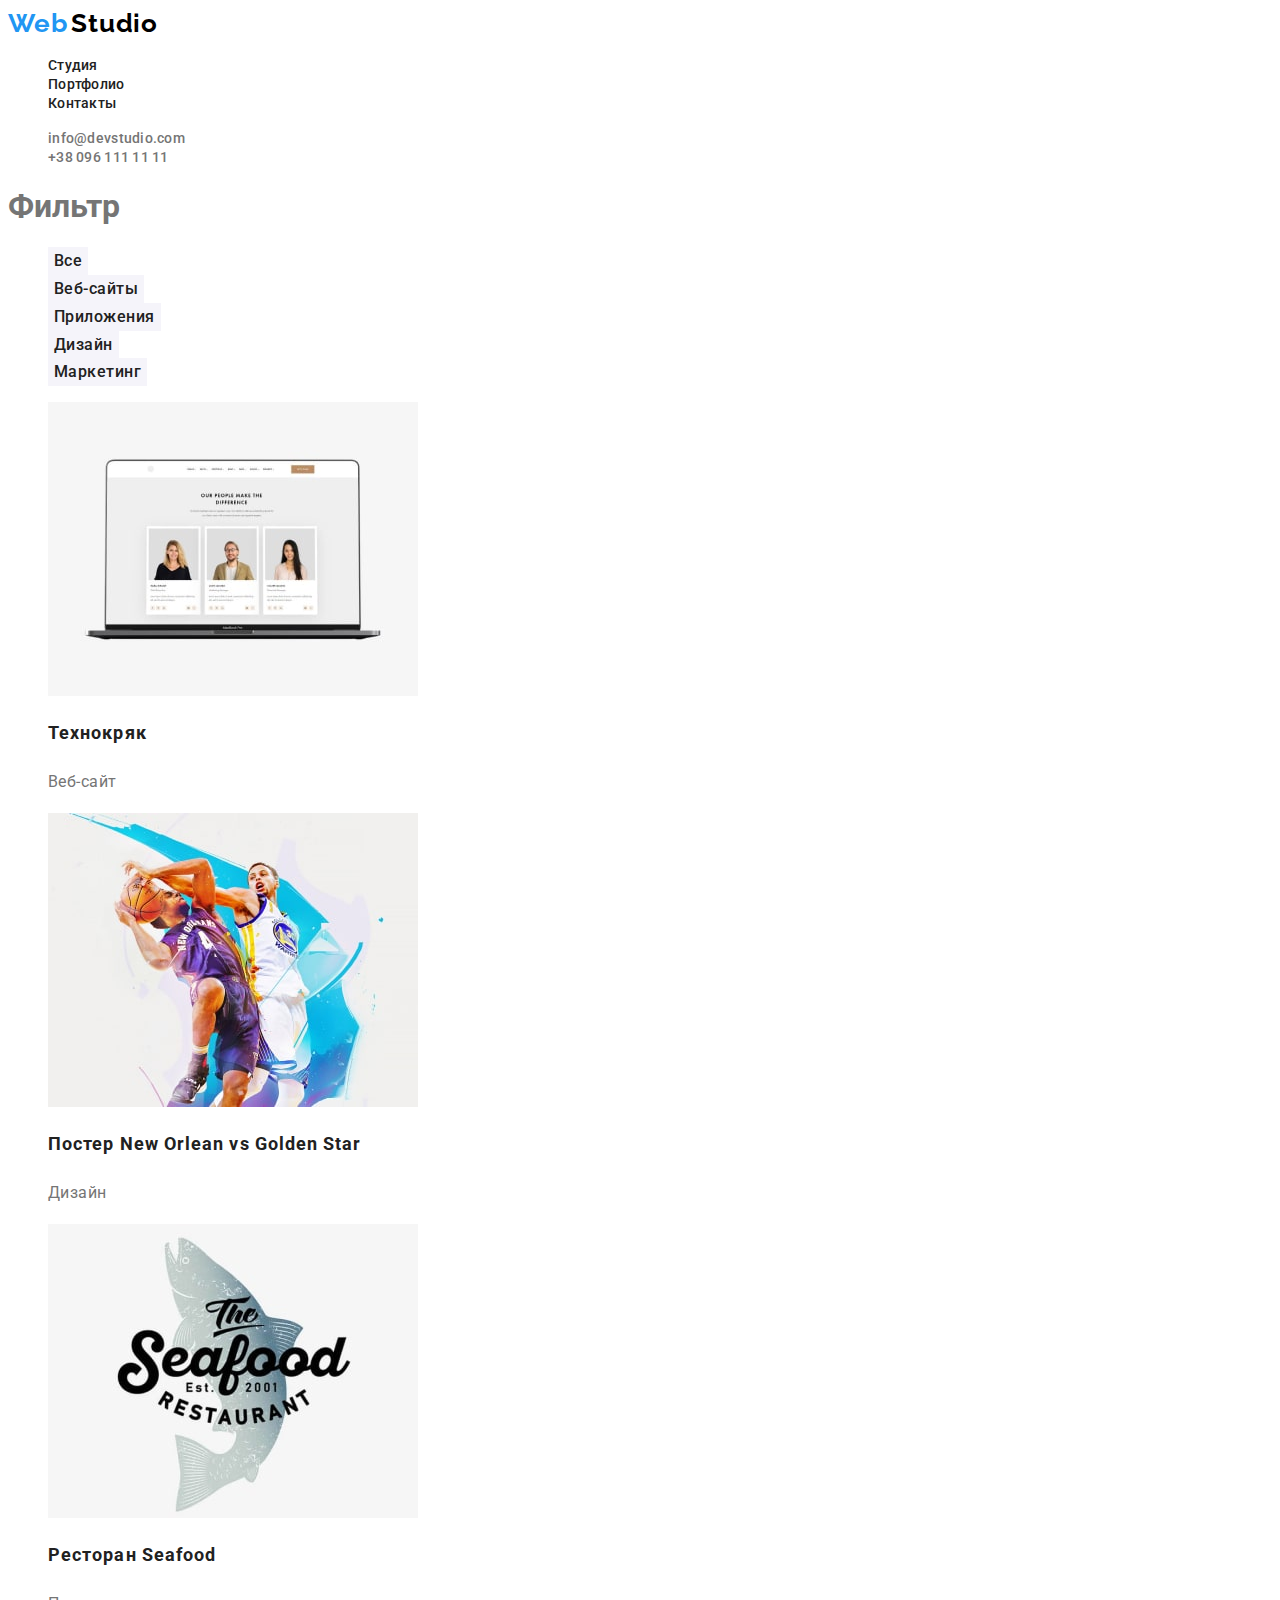
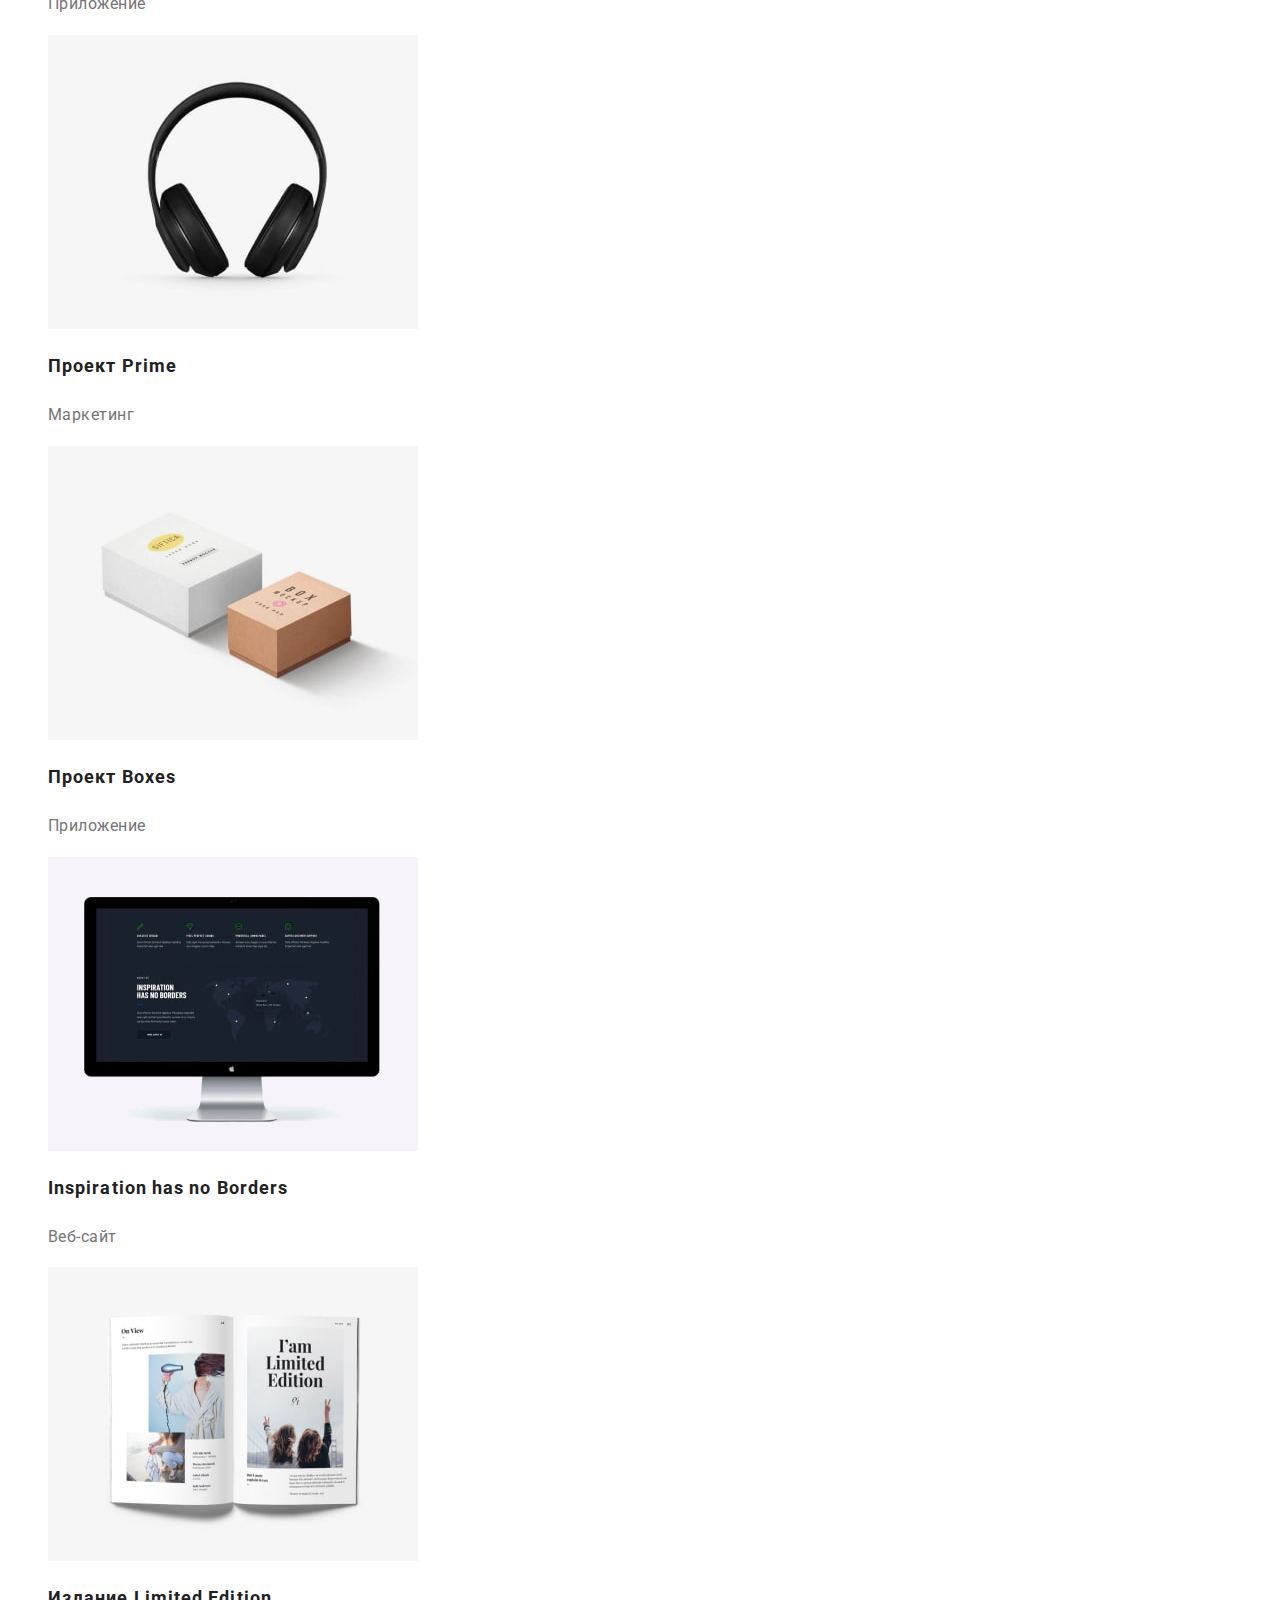
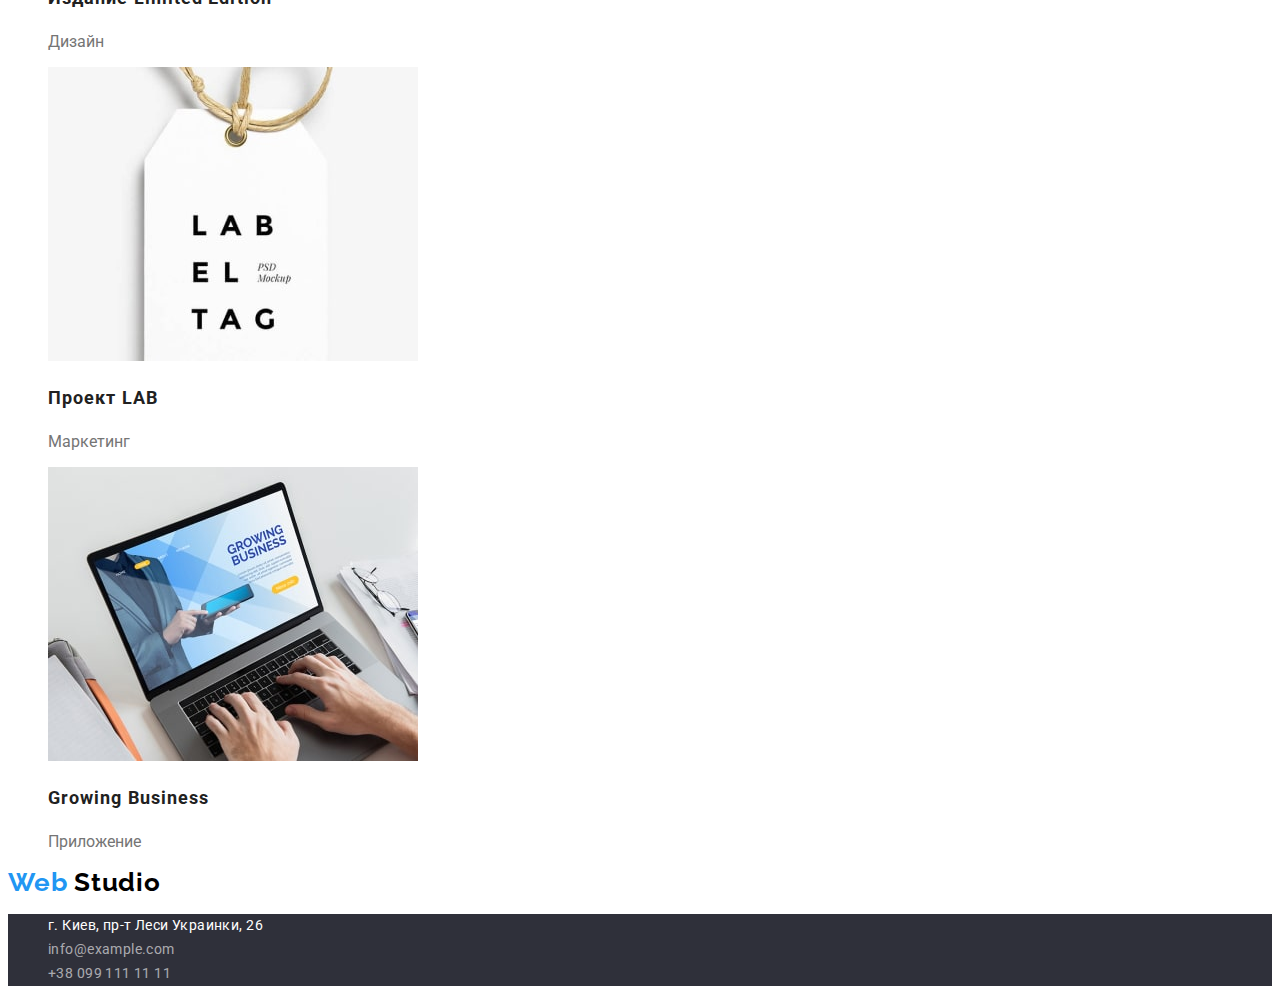
==== portfolio.html @ c36b2274 "commit HW 3" ====
<!DOCTYPE html>
<html lang="ru">
  <head>
    <meta charset="UTF-8" />
    <meta http-equiv="X-UA-Compatible" content="IE=edge" />
    <meta name="viewport" content="width=device-width, initial-scale=1.0" />
    <title>goit-markup-hw-02</title>
    <link rel="preconnect" href="https://fonts.googleapis.com" />
    <link rel="preconnect" href="https://fonts.gstatic.com" crossorigin />
    <link
      href="https://fonts.googleapis.com/css2?family=Raleway:wght@700&family=Roboto:wght@400;500;700;900&display=swap"
      rel="stylesheet"
    />
    <link rel="stylesheet" href="./css/styles.css" />
  </head>
  <body>
    <!-- Шапка сайта  -->
    <header class="header">
      <nav class="header-navigation">
        <a class="link header-logo" href="#0" lang="en">
          <span class="first-color-logo">Web</span> <span class="second-color-logo">Studio</span></a
        >
        <ul class="list header-list">
          <li class="header-item">
            <a class="link header-link" href="./index.html">Студия</a>
          </li>
          <li class="header-item">
            <a class="link header-link" href="./portfolio.html"> Портфолио</a>
          </li>

          <li class="header-item">
            <a class="link header-link" href=""> Контакты </a>
          </li>
        </ul>
      </nav>
      <ul class="list">
        <li>
          <a class="link header-mail" href="mailto:info@devstudio.com" lang="en"
            >info@devstudio.com</a
          >
        </li>
        <li><a class="link header-tel" href="tel:+380961111111">+38 096 111 11 11</a></li>
      </ul>
    </header>
    <main>
      <section class="portfolio">
        <h1 class="header-portfolio">Фильтр</h1>
        <ul class="list list-portfolio">
          <li>
            <button class="btn-portfolio" type="button">Все</button>
          </li>
          <li>
            <button class="btn-portfolio" type="button">Веб-сайты</button>
          </li>
          <li>
            <button class="btn-portfolio" type="button">Приложения</button>
          </li>
          <li>
            <button class="btn-portfolio" type="button">Дизайн</button>
          </li>
          <li>
            <button class="btn-portfolio" type="button">Маркетинг</button>
          </li>
        </ul>

        <ul class="list">
          <li class="img-list">
            <img src="./images/portfolio/tehnokryak.jpg" alt="веб-сайт" width="370" height="294" />
            <h2 class="portfolio-header-pic">Технокряк</h2>
            <p class="portfolio-text-pic">Веб-сайт</p>
          </li>
          <li class="img-list">
            <img src="./images/portfolio/poster.jpg" alt="постер" width="370" height="294" />
            <h2 class="portfolio-header-pic">Постер New Orlean vs Golden Star</h2>
            <p class="portfolio-text-pic">Дизайн</p>
          </li>
          <li class="img-list">
            <img src="./images/portfolio/Seafood.jpg" alt="логотип" width="370" height="294" />
            <h2 class="portfolio-header-pic">Ресторан Seafood</h2>
            <p class="portfolio-text-pic">Приложение</p>
          </li>
          <li class="img-list">
            <img src="./images/portfolio/Prime.jpg" alt="наушники" width="370" height="294" />
            <h2 class="portfolio-header-pic">Проект Prime</h2>
            <p class="portfolio-text-pic">Маркетинг</p>
          </li>
          <li class="img-list">
            <img src="./images/portfolio/Boxes.jpg" alt="коробки" width="370" height="294" />
            <h2 class="portfolio-header-pic">Проект Boxes</h2>
            <p class="portfolio-text-pic">Приложение</p>
          </li>
          <li>
            <img src="./images/portfolio/Inspiration.jpg" alt="монитор" width="370" height="294" />
            <h2 class="portfolio-header-pic" lang="en">Inspiration has no Borders</h2>
            <p class="portfolio-text-pic">Веб-сайт</p>
          </li>
          <li class="img-list">
            <img
              src="./images/portfolio/Limited-Edition.jpg"
              alt="издание"
              width="370"
              height="294"
            />
            <h2 class="portfolio-header-pic">Издание Limited Edition</h2>
            <p>Дизайн</p>
          </li>
          <li class="img-list">
            <img src="./images/portfolio/project-lab.jpg" alt="бирка" width="370" height="294" />
            <h2 class="portfolio-header-pic">Проект LAB</h2>
            <p>Маркетинг</p>
          </li>
          <li class="img-list">
            <img
              src="./images/portfolio/Growing-Business.jpg"
              alt="ноутбук"
              width="370"
              height="294"
            />
            <h2 class="portfolio-header-pic" lang="en">Growing Business</h2>
            <p>Приложение</p>
          </li>
        </ul>
      </section>
    </main>
    <footer>
      <a class="link" href="#0" lang="en"
        ><span class="first-color-logo">Web</span><span class="second-color-logo"> Studio</span>
      </a>
      <address class="contacts">
        <ul class="list">
          <li>
            <!-- Контакты -->
            <a class="link contacts-address" href=""> г. Киев, пр-т Леси Украинки, 26 </a>
          </li>
          <li>
            <a class="link contacts-mail" href="" lang="en">info@example.com</a>
          </li>
          <li>
            <a class="link contacts-tel" href=""> +38 099 111 11 11</a>
          </li>
        </ul>
      </address>
    </footer>
  </body>
</html>
---- css/styles.css ----
:root {
  --first-title-color: #ffffff;
  --second-title-color: #212121;
  --accent-color: #2196f3;
  --header-text-color: #212121;
  --first-logo-color: #2196f3;
  --second-logo-color: #000000;
  --address-color: #ffffff;
  --second-address-color: rgba(255, 255, 255, 0.6);
}
body {
  font-family: 'roboto', Arial, Helvetica, sans-serif;
  color: #757575;
}
.list {
  list-style: none;
}
.link {
  text-decoration: none;
}
/* ----------------------------ЛОГОТИП-------------------- */
.first-color-logo {
  font-family: Raleway;
  font-weight: 700;
  font-size: 26px;
  line-height: 1.19;
  letter-spacing: 0.03em;
  color: var(--first-logo-color);
}

.second-color-logo {
  font-family: Raleway;
  font-weight: 700;
  font-size: 26px;
  line-height: 1.19;
  letter-spacing: 0.03em;
  color: var(--second-logo-color);
}
/* ------------------------------ШАПКА-------------------------- */
.header {
  background-color: #ffffff;
}
.header-link {
  font-weight: 500;
  font-size: 14px;
  line-height: 1.14;
  letter-spacing: 0.02em;
  color: var(--header-text-color);
}
.header-mail {
  font-weight: 500;
  font-size: 14px;
  line-height: 1.14;
  letter-spacing: 0.02em;
  color: #757575;
}
.header-tel {
  font-weight: 500;
  font-size: 14px;
  line-height: 1.14;
  letter-spacing: 0.02em;
  color: #757575;
}
.header-link:hover,
.header-link:focus {
  color: var(--accent-color);
}
.header-mail:hover,
.header-mail:focus {
  color: var(--accent-color);
}
.header-tel:hover,
.header-tel:focus {
  color: var(--accent-color);
}
/* ---------------------ГЛАВНЫЙ ЗАГОЛОВОК------------------- */
.main-section {
  background: #2f303a;
}
.mein-heading {
  font-weight: 900;
  font-size: 44px;
  line-height: 1.36;
  text-align: center;
  letter-spacing: 0.06em;
  text-transform: uppercase;
  color: var(--first-title-color);
}
.main-btn {
  font-family: inherit;
  font-weight: 700;
  font-size: 16px;
  line-height: 1.88;
  align-items: center;
  text-align: center;
  letter-spacing: 0.06em;
  cursor: pointer;
  background: #2196f3;
  color: var(--first-title-color);
  border: none;
}
/* ------------------------------ПРИЕМУЩЕСТВА-------------------- */
.page-section {
  background: #ffffff;
}
.head-section {
  font-weight: 700;
  font-size: 14px;
  line-height: 1.14;
  letter-spacing: 0.03em;
  text-transform: uppercase;
  color: var(--header-text-color);
}
.content-section {
  font-weight: 400;
  font-size: 14px;
  line-height: 1.71;
  letter-spacing: 0.03em;
}
/*---------------ЧЕМ ЗАНИМАЕМСЯ------------ */
.title-work {
  background: #ffffff;
  font-weight: 700;
  font-size: 36px;
  line-height: 1.17;
  text-align: center;
  letter-spacing: 0.03em;
  color: var(--second-title-color);
}
/* ------------НАША КОМАНДА----------------- */
.section-team {
  background: #f5f4fa;
}
.title-team {
  font-weight: 700;
  font-size: 36px;
  line-height: 1.17;
  text-align: center;
  letter-spacing: 0.03em;
  color: var(--header-text-color);
}
.name-person {
  font-weight: 500;
  font-size: 16px;
  line-height: 1.19;
  text-align: center;
  letter-spacing: 0.03em;
  color: var(--second-title-color);
}
.work-person {
  font-weight: 400;
  font-size: 16px;
  line-height: 1.19;
  text-align: center;
  letter-spacing: 0.03em;
}
/* -------------КОНТАКТЫ----------------- */
.contacts-mail:hover,
.contacts-mail:focus {
  color: var(--accent-color);
}
.contacts-tel:hover,
.contacts-tel:focus {
  color: var(--accent-color);
}
.contacts {
  background: #2f303a;
}
.contacts-address {
  font-style: normal;
  font-weight: 400;
  font-size: 14px;
  line-height: 1.71;
  letter-spacing: 0.03em;
  color: var(--address-color);
}
.contacts-mail {
  font-style: normal;
  font-weight: 400;
  font-size: 14px;
  line-height: 1.71;
  letter-spacing: 0.03em;
  color: var(--second-address-color);
}
.contacts-tel {
  font-style: normal;
  font-weight: 400;
  font-size: 14px;
  line-height: 1.71;
  letter-spacing: 0.03em;
  color: var(--second-address-color);
}

/* --------------PORTFOLIO --------------*/
/* ----------------ФИЛЬТР------------------ */
.portfolio {
  background-color: #ffffff;
}
.btn-portfolio {
  font-family: inherit;
  font-weight: 500;
  font-size: 16px;
  line-height: 1.62;
  text-align: center;
  letter-spacing: 0.03em;
  color: var(--header-text-color);
  background: #f5f4fa;
  cursor: pointer;
  border: none;
}
.btn-portfolio:hover,
.btn-portfolio:focus {
  color: #ffff;
  background-color: var(--accent-color);
}
.portfolio-header-pic {
  font-weight: 700;
  font-size: 18px;
  line-height: 2;
  letter-spacing: 0.06em;
  color: var(--second-title-color);
}
.portfolio-text-pic {
  font-weight: 400;
  font-size: 16px;
  line-height: 1.87;
  letter-spacing: 0.03em;
}
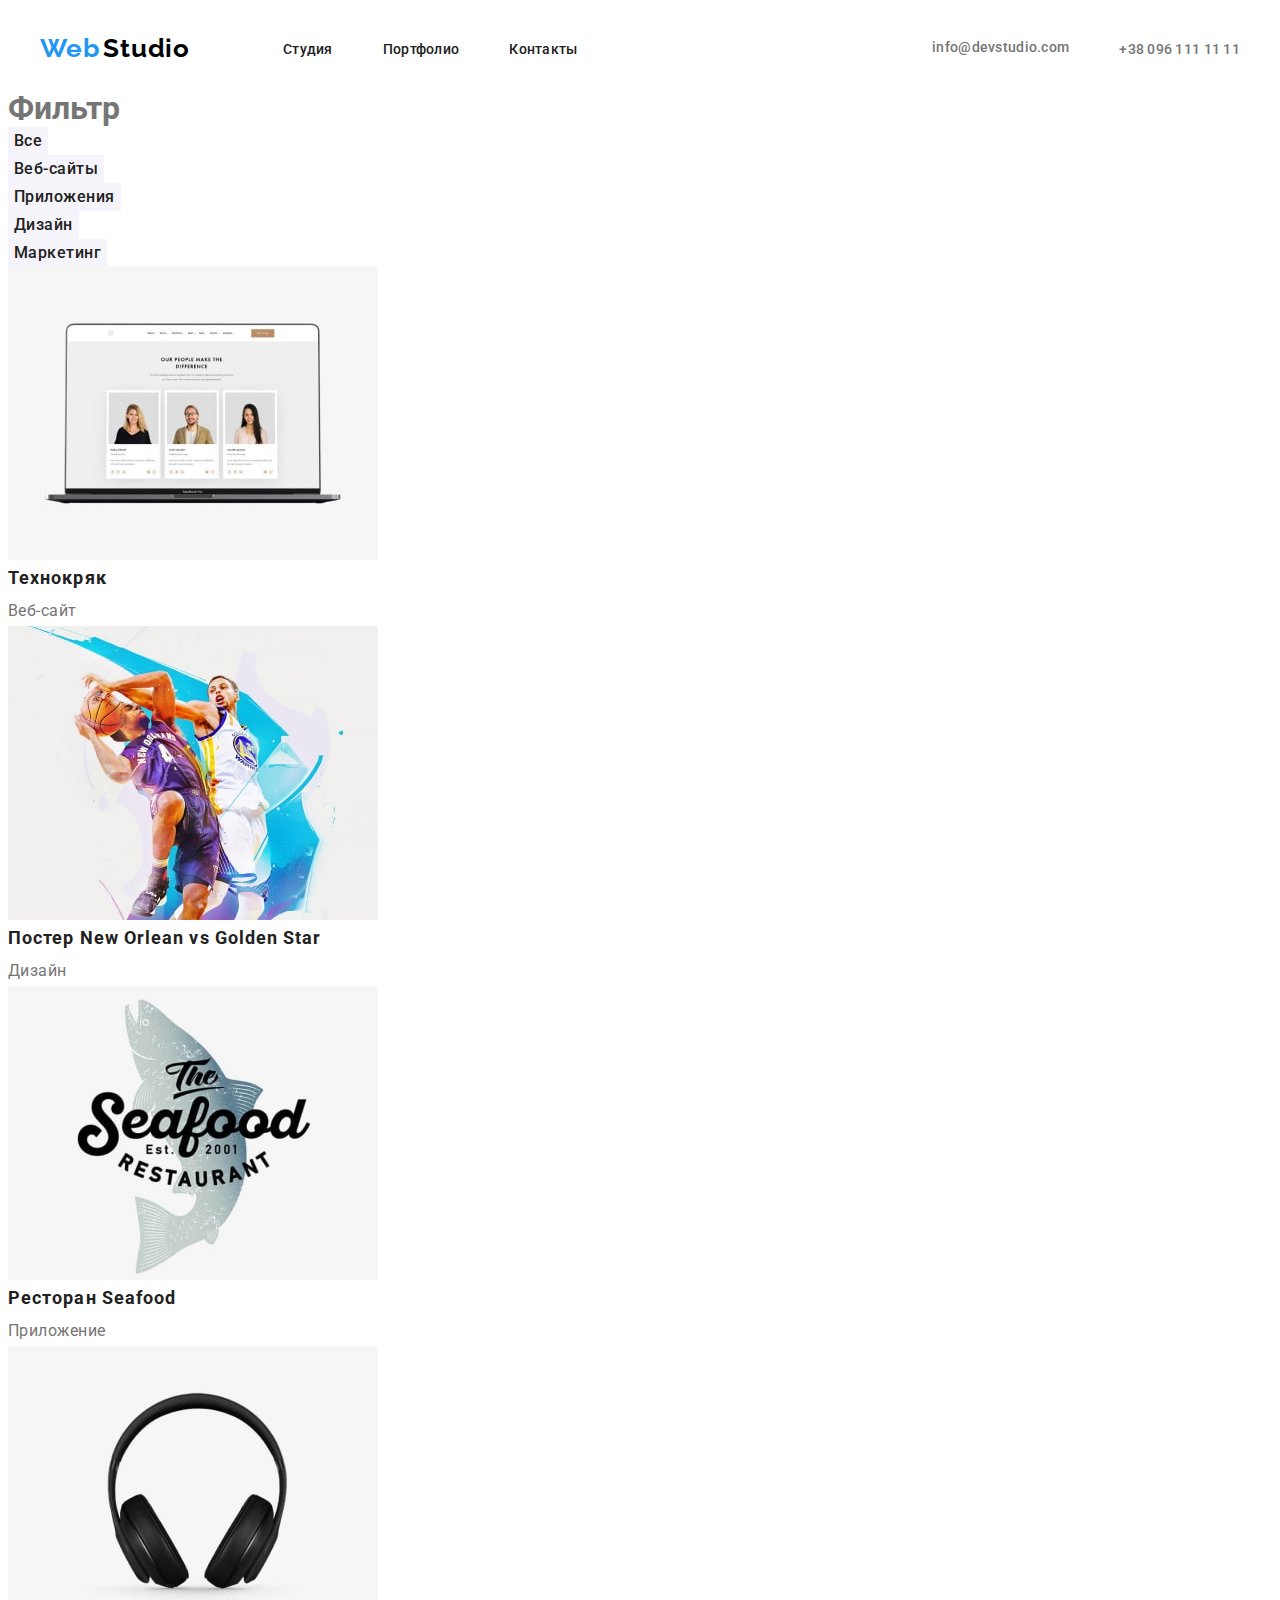
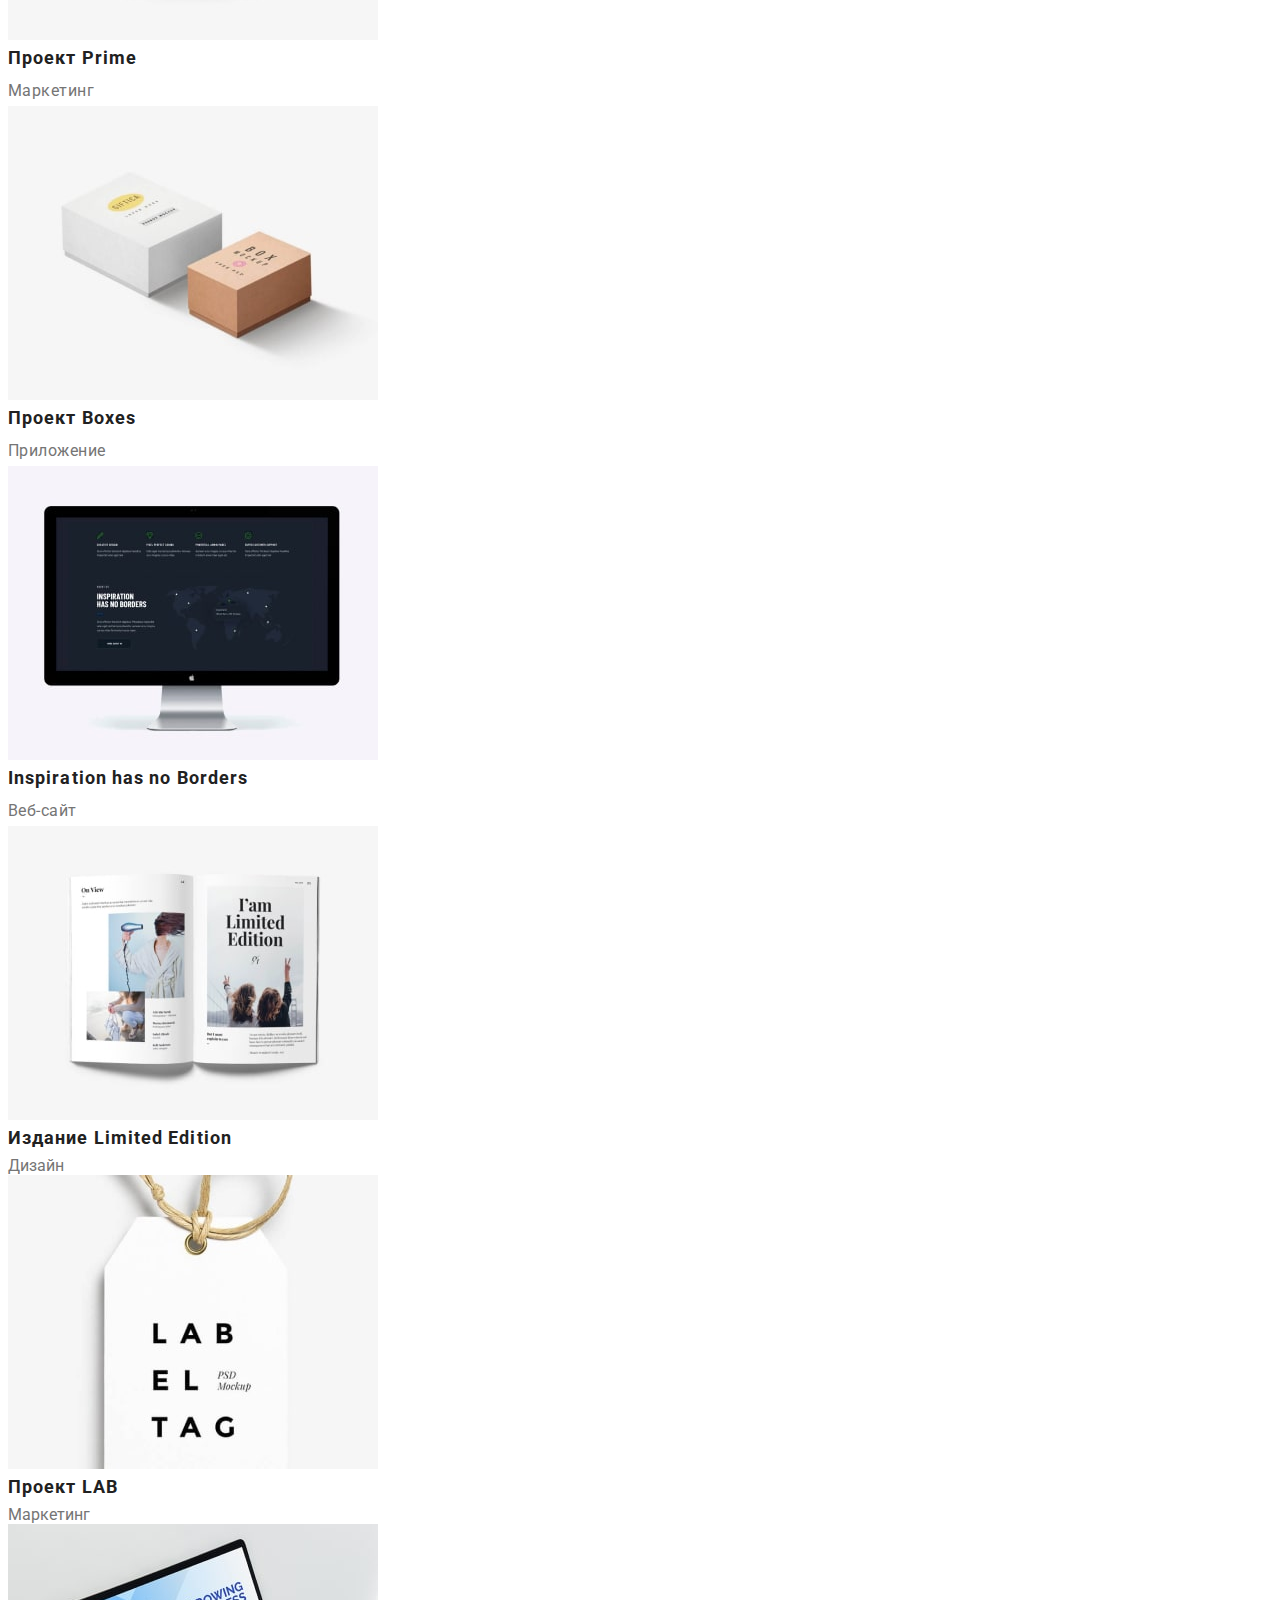
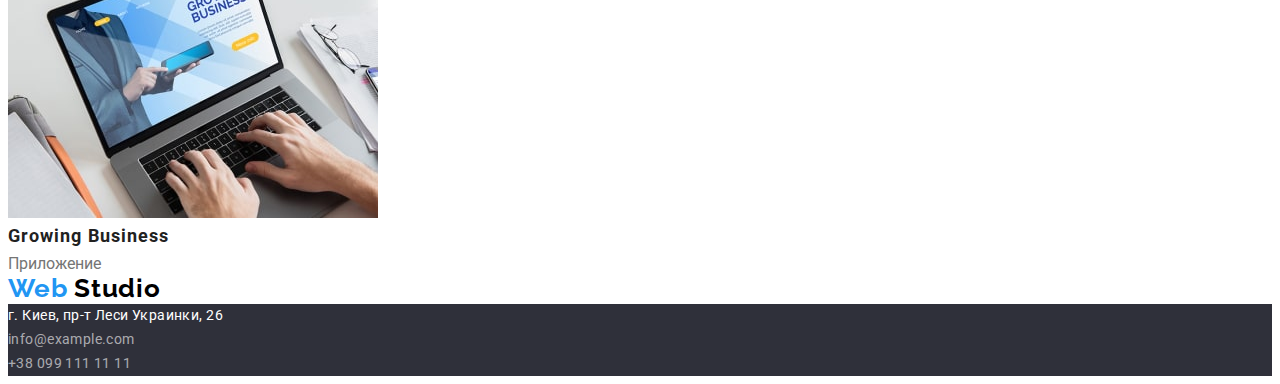
==== commit 3f2b8e09: "add flex" ====
--- a/portfolio.html
+++ b/portfolio.html
@@ -11,36 +11,46 @@
       href="https://fonts.googleapis.com/css2?family=Raleway:wght@700&family=Roboto:wght@400;500;700;900&display=swap"
       rel="stylesheet"
     />
+    <link
+      rel="stylesheet"
+      href="https://cdnjs.cloudflare.com/ajax/libs/modern-normalize/1.1.0/modern-normalize.min.css"
+      integrity="sha512-wpPYUAdjBVSE4KJnH1VR1HeZfpl1ub8YT/NKx4PuQ5NmX2tKuGu6U/JRp5y+Y8XG2tV+wKQpNHVUX03MfMFn9Q=="
+      crossorigin="anonymous"
+      referrerpolicy="no-referrer"
+    />
     <link rel="stylesheet" href="./css/styles.css" />
   </head>
   <body>
     <!-- Шапка сайта  -->
     <header class="header">
-      <nav class="header-navigation">
-        <a class="link header-logo" href="#0" lang="en">
-          <span class="first-color-logo">Web</span> <span class="second-color-logo">Studio</span></a
-        >
-        <ul class="list header-list">
-          <li class="header-item">
-            <a class="link header-link" href="./index.html">Студия</a>
+      <div class="container header-container">
+        <nav class="header-navigation">
+          <a class="link header-logo" href="#0" lang="en">
+            <span class="first-color-logo">Web</span>
+            <span class="second-color-logo">Studio</span></a
+          >
+          <ul class="list header-list">
+            <li class="header-item">
+              <a class="link header-link" href="./index.html">Студия</a>
+            </li>
+            <li class="header-item">
+              <a class="link header-link" href="./portfolio.html"> Портфолио</a>
+            </li>
+
+            <li class="header-item">
+              <a class="link header-link" href=""> Контакты </a>
+            </li>
+          </ul>
+        </nav>
+        <ul class="list header-contacts">
+          <li>
+            <a class="link header-mail" href="mailto:info@devstudio.com" lang="en"
+              >info@devstudio.com</a
+            >
           </li>
-          <li class="header-item">
-            <a class="link header-link" href="./portfolio.html"> Портфолио</a>
-          </li>
-
-          <li class="header-item">
-            <a class="link header-link" href=""> Контакты </a>
-          </li>
+          <li><a class="link header-tel" href="tel:+380961111111">+38 096 111 11 11</a></li>
         </ul>
-      </nav>
-      <ul class="list">
-        <li>
-          <a class="link header-mail" href="mailto:info@devstudio.com" lang="en"
-            >info@devstudio.com</a
-          >
-        </li>
-        <li><a class="link header-tel" href="tel:+380961111111">+38 096 111 11 11</a></li>
-      </ul>
+      </div>
     </header>
     <main>
       <section class="portfolio">
--- a/css/styles.css
+++ b/css/styles.css
@@ -12,13 +12,48 @@
   font-family: 'roboto', Arial, Helvetica, sans-serif;
   color: #757575;
 }
+
+p,
+h1,
+h2,
+h3,
+h4,
+h5,
+h6 {
+  margin: 0;
+}
+ul {
+  margin: 0;
+  padding: 0;
+}
+button {
+  cursor: pointer;
+}
+img {
+  display: block;
+}
+.container {
+  width: 1200px;
+  padding-left: 15px;
+  padding-right: 15px;
+  margin: 0 auto;
+}
+
+.header-list {
+  display: flex;
+}
 .list {
   list-style: none;
 }
+
 .link {
   text-decoration: none;
 }
+
 /* ----------------------------ЛОГОТИП-------------------- */
+.header-logo {
+  margin-right: 93px;
+}
 .first-color-logo {
   font-family: Raleway;
   font-weight: 700;
@@ -36,10 +71,33 @@
   letter-spacing: 0.03em;
   color: var(--second-logo-color);
 }
+
 /* ------------------------------ШАПКА-------------------------- */
+
+.header-container {
+  display: flex;
+}
+
+.header-navigation {
+  display: flex;
+  align-items: center;
+  padding-bottom: 25px;
+  padding-top: 25px;
+}
+.header-item:not(:last-child) {
+  margin-right: 50px;
+}
+.header-contacts {
+  display: flex;
+  align-items: center;
+  margin-left: auto;
+}
 .header {
   background-color: #ffffff;
-}
+  padding-left: 15px;
+  padding-right: 15px;
+}
+
 .header-link {
   font-weight: 500;
   font-size: 14px;
@@ -47,13 +105,17 @@
   letter-spacing: 0.02em;
   color: var(--header-text-color);
 }
+
 .header-mail {
+  display: block;
   font-weight: 500;
   font-size: 14px;
   line-height: 1.14;
   letter-spacing: 0.02em;
   color: #757575;
-}
+  margin-right: 50px;
+}
+
 .header-tel {
   font-weight: 500;
   font-size: 14px;
@@ -61,6 +123,7 @@
   letter-spacing: 0.02em;
   color: #757575;
 }
+
 .header-link:hover,
 .header-link:focus {
   color: var(--accent-color);
@@ -77,7 +140,17 @@
 .main-section {
   background: #2f303a;
 }
+.title-container {
+  padding-left: auto;
+  padding-right: auto;
+  padding-top: 223px;
+  padding-bottom: 257px;
+}
 .mein-heading {
+  display: block;
+  margin: 0 auto;
+  width: 696px;
+
   font-weight: 900;
   font-size: 44px;
   line-height: 1.36;
@@ -86,7 +159,15 @@
   text-transform: uppercase;
   color: var(--first-title-color);
 }
+
 .main-btn {
+  display: block;
+  margin: 0 auto;
+  margin-top: 30px;
+  padding: 10px;
+  border-radius: 4px;
+  box-shadow: 0px 4px 4px rgba(0, 0, 0, 0.15);
+
   font-family: inherit;
   font-weight: 700;
   font-size: 16px;
@@ -99,11 +180,24 @@
   color: var(--first-title-color);
   border: none;
 }
+
 /* ------------------------------ПРИЕМУЩЕСТВА-------------------- */
+
 .page-section {
   background: #ffffff;
-}
+  padding-top: 94px;
+  padding-bottom: 94px;
+}
+.list-section {
+  display: flex;
+}
+
+.list-text:not(:last-child) {
+  margin-right: 30px;
+}
+
 .head-section {
+  margin-bottom: 10px;
   font-weight: 700;
   font-size: 14px;
   line-height: 1.14;
@@ -111,6 +205,7 @@
   text-transform: uppercase;
   color: var(--header-text-color);
 }
+
 .content-section {
   font-weight: 400;
   font-size: 14px;
@@ -118,6 +213,9 @@
   letter-spacing: 0.03em;
 }
 /*---------------ЧЕМ ЗАНИМАЕМСЯ------------ */
+.container-classes {
+  padding-bottom: 94px;
+}
 .title-work {
   background: #ffffff;
   font-weight: 700;
@@ -127,10 +225,13 @@
   letter-spacing: 0.03em;
   color: var(--second-title-color);
 }
+
 /* ------------НАША КОМАНДА----------------- */
+
 .section-team {
   background: #f5f4fa;
 }
+
 .title-team {
   font-weight: 700;
   font-size: 36px;
@@ -147,6 +248,7 @@
   letter-spacing: 0.03em;
   color: var(--second-title-color);
 }
+
 .work-person {
   font-weight: 400;
   font-size: 16px;
@@ -154,18 +256,23 @@
   text-align: center;
   letter-spacing: 0.03em;
 }
+
 /* -------------КОНТАКТЫ----------------- */
+
 .contacts-mail:hover,
 .contacts-mail:focus {
   color: var(--accent-color);
 }
+
 .contacts-tel:hover,
 .contacts-tel:focus {
   color: var(--accent-color);
 }
+
 .contacts {
   background: #2f303a;
 }
+
 .contacts-address {
   font-style: normal;
   font-weight: 400;
@@ -174,6 +281,7 @@
   letter-spacing: 0.03em;
   color: var(--address-color);
 }
+
 .contacts-mail {
   font-style: normal;
   font-weight: 400;
@@ -182,6 +290,7 @@
   letter-spacing: 0.03em;
   color: var(--second-address-color);
 }
+
 .contacts-tel {
   font-style: normal;
   font-weight: 400;
@@ -192,10 +301,13 @@
 }
 
 /* --------------PORTFOLIO --------------*/
+
 /* ----------------ФИЛЬТР------------------ */
+
 .portfolio {
   background-color: #ffffff;
 }
+
 .btn-portfolio {
   font-family: inherit;
   font-weight: 500;
@@ -208,11 +320,13 @@
   cursor: pointer;
   border: none;
 }
+
 .btn-portfolio:hover,
 .btn-portfolio:focus {
   color: #ffff;
   background-color: var(--accent-color);
 }
+
 .portfolio-header-pic {
   font-weight: 700;
   font-size: 18px;
@@ -220,6 +334,7 @@
   letter-spacing: 0.06em;
   color: var(--second-title-color);
 }
+
 .portfolio-text-pic {
   font-weight: 400;
   font-size: 16px;
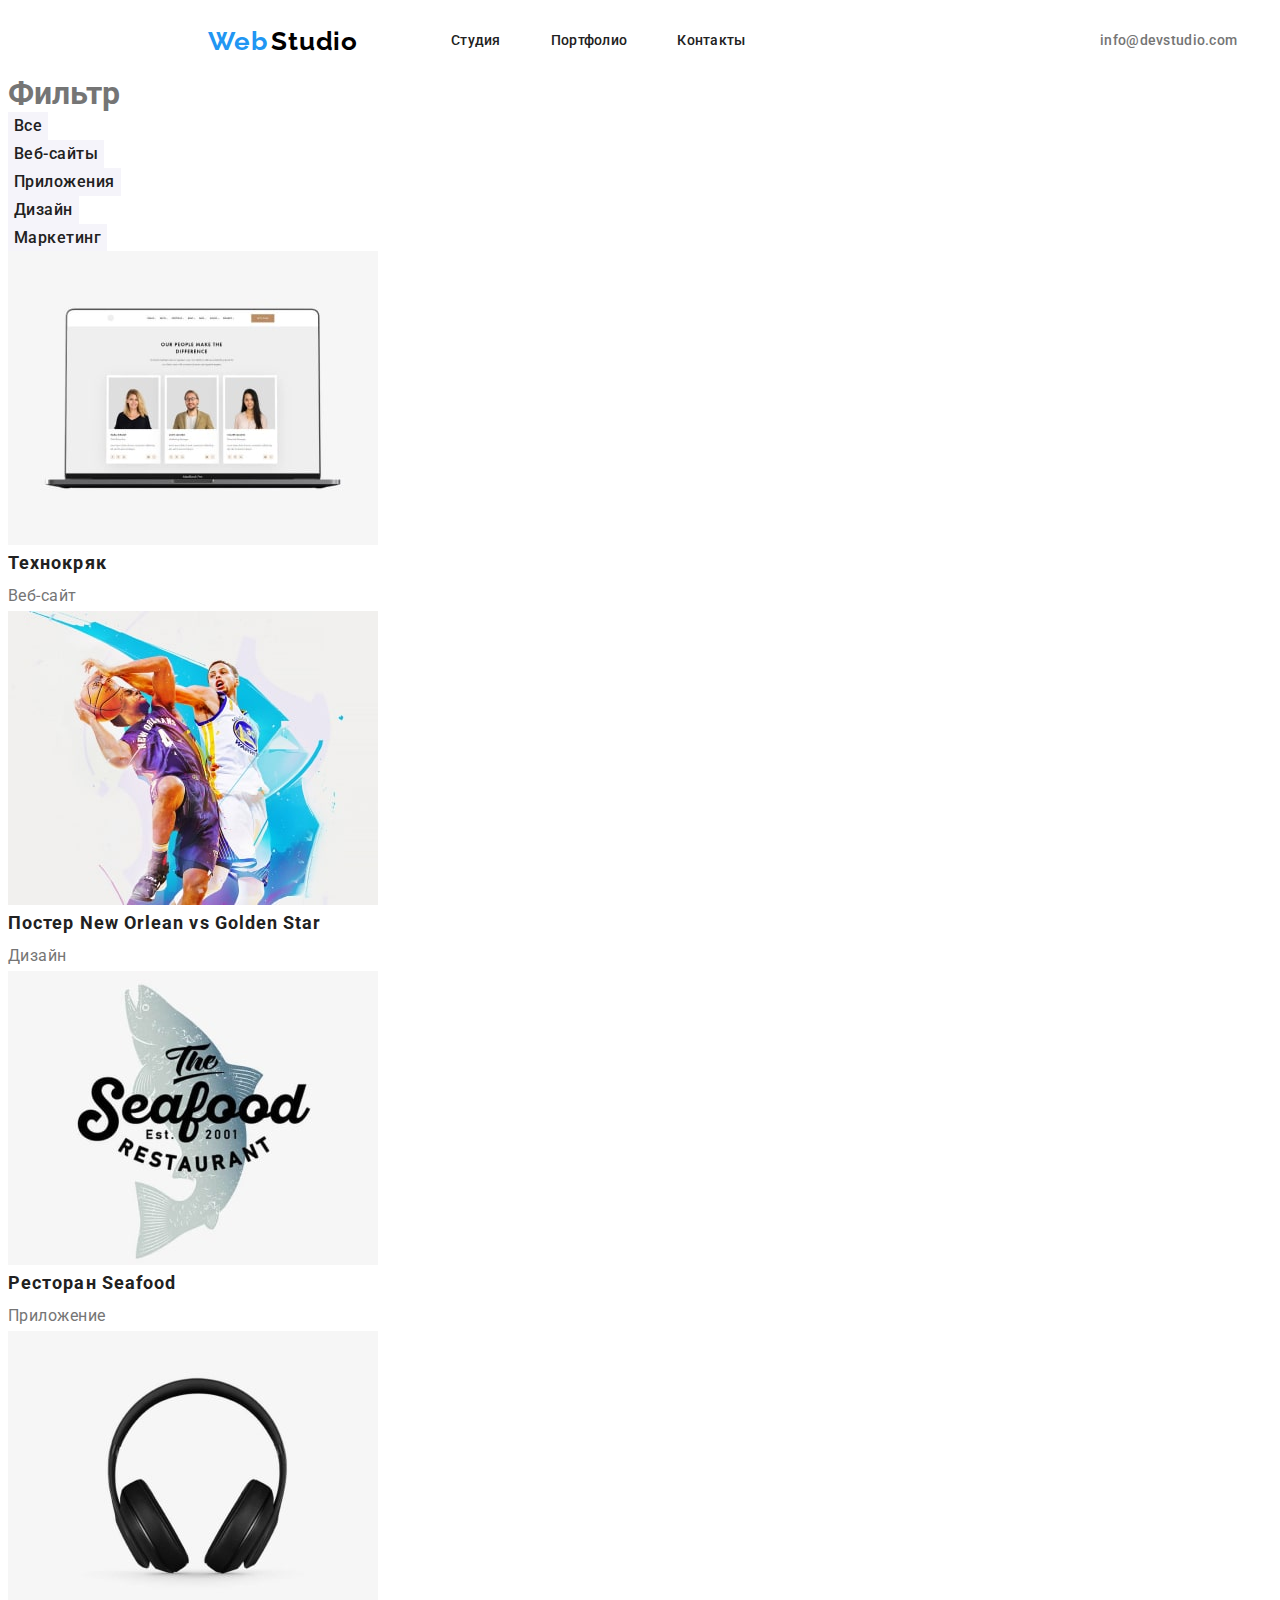
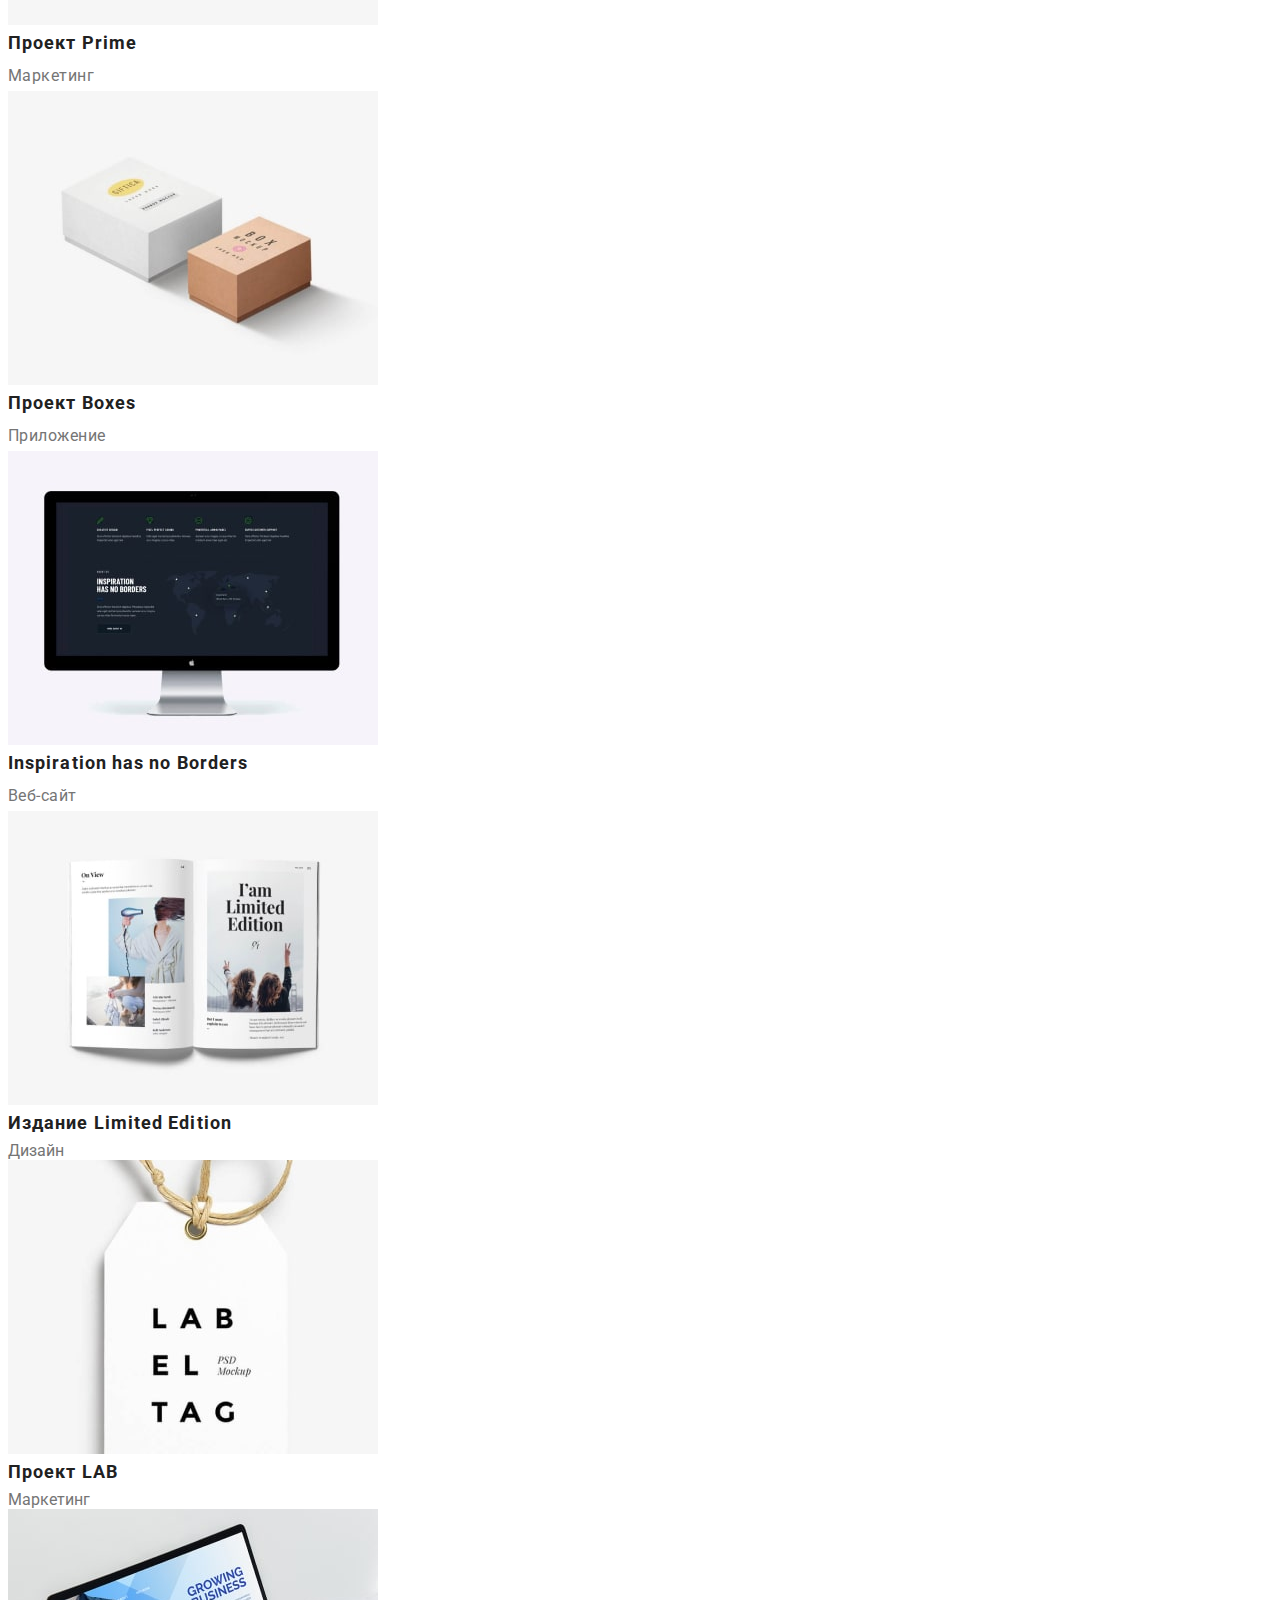
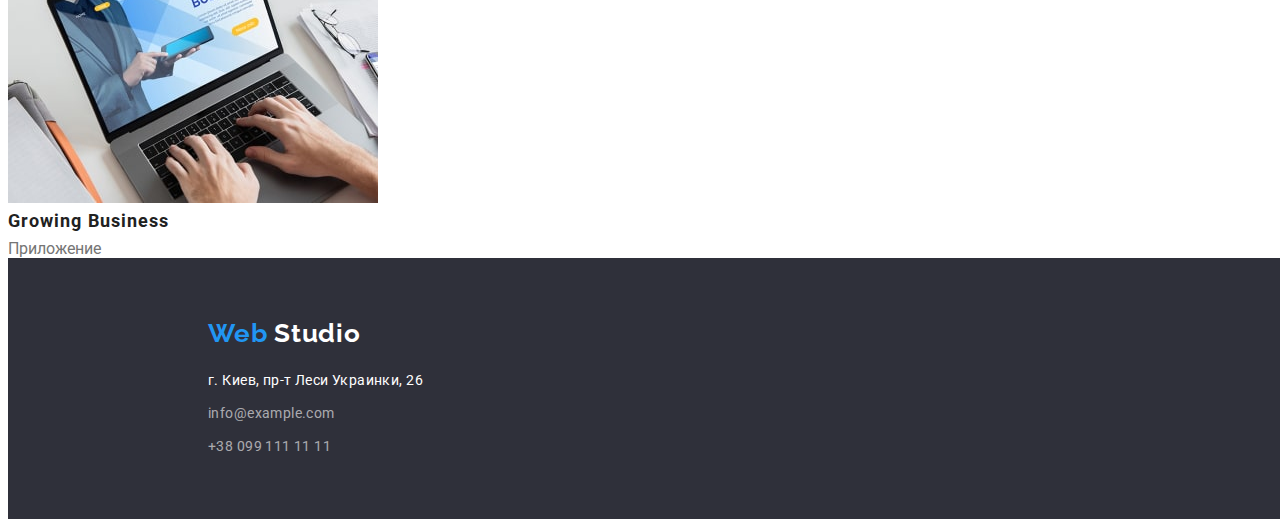
==== commit dec6537d: "add html full" ====
--- a/portfolio.html
+++ b/portfolio.html
@@ -132,24 +132,27 @@
         </ul>
       </section>
     </main>
-    <footer>
-      <a class="link" href="#0" lang="en"
-        ><span class="first-color-logo">Web</span><span class="second-color-logo"> Studio</span>
-      </a>
-      <address class="contacts">
-        <ul class="list">
-          <li>
-            <!-- Контакты -->
-            <a class="link contacts-address" href=""> г. Киев, пр-т Леси Украинки, 26 </a>
-          </li>
-          <li>
-            <a class="link contacts-mail" href="" lang="en">info@example.com</a>
-          </li>
-          <li>
-            <a class="link contacts-tel" href=""> +38 099 111 11 11</a>
-          </li>
-        </ul>
-      </address>
+    <footer class="footer-block">
+      <div class="container">
+        <a class="link" href="#0" lang="en"
+          ><span class="first-color-logo">Web</span
+          ><span class="second-color-logo futter-logo-color"> Studio</span>
+        </a>
+        <address class="contacts">
+          <ul class="list">
+            <li>
+              <!-- Контакты -->
+              <a class="link contacts-address" href=""> г. Киев, пр-т Леси Украинки, 26 </a>
+            </li>
+            <li class="mail-futter">
+              <a class="link contacts-mail" href="" lang="en">info@example.com</a>
+            </li>
+            <li>
+              <a class="link contacts-tel" href=""> +38 099 111 11 11</a>
+            </li>
+          </ul>
+        </address>
+      </div>
     </footer>
   </body>
 </html>
--- a/css/styles.css
+++ b/css/styles.css
@@ -74,6 +74,12 @@
 
 /* ------------------------------ШАПКА-------------------------- */
 
+.header {
+  background-color: #ffffff;
+  width: 1600px;
+  margin-left: auto;
+  margin-right: auto;
+}
 .header-container {
   display: flex;
 }
@@ -81,24 +87,20 @@
 .header-navigation {
   display: flex;
   align-items: center;
+}
+.header-item:not(:last-child) {
+  margin-right: 50px;
+}
+.header-contacts {
+  display: flex;
+  align-items: center;
+  margin-left: auto;
+}
+
+.header-link {
+  display: block;
   padding-bottom: 25px;
   padding-top: 25px;
-}
-.header-item:not(:last-child) {
-  margin-right: 50px;
-}
-.header-contacts {
-  display: flex;
-  align-items: center;
-  margin-left: auto;
-}
-.header {
-  background-color: #ffffff;
-  padding-left: 15px;
-  padding-right: 15px;
-}
-
-.header-link {
   font-weight: 500;
   font-size: 14px;
   line-height: 1.14;
@@ -108,6 +110,8 @@
 
 .header-mail {
   display: block;
+  padding-bottom: 25px;
+  padding-top: 25px;
   font-weight: 500;
   font-size: 14px;
   line-height: 1.14;
@@ -117,6 +121,9 @@
 }
 
 .header-tel {
+  display: block;
+  padding-bottom: 25px;
+  padding-top: 25px;
   font-weight: 500;
   font-size: 14px;
   line-height: 1.14;
@@ -139,6 +146,9 @@
 /* ---------------------ГЛАВНЫЙ ЗАГОЛОВОК------------------- */
 .main-section {
   background: #2f303a;
+  width: 1600px;
+  margin-left: auto;
+  margin-right: auto;
 }
 .title-container {
   padding-left: auto;
@@ -184,11 +194,16 @@
 /* ------------------------------ПРИЕМУЩЕСТВА-------------------- */
 
 .page-section {
+  margin-left: auto;
+  margin-right: auto;
+  width: 1600px;
   background: #ffffff;
   padding-top: 94px;
   padding-bottom: 94px;
 }
 .list-section {
+  margin-right: auto;
+  margin-left: auto;
   display: flex;
 }
 
@@ -213,10 +228,14 @@
   letter-spacing: 0.03em;
 }
 /*---------------ЧЕМ ЗАНИМАЕМСЯ------------ */
-.container-classes {
+.classes {
+  margin-right: auto;
+  margin-left: auto;
+  width: 1600px;
   padding-bottom: 94px;
 }
 .title-work {
+  margin-bottom: 50px;
   background: #ffffff;
   font-weight: 700;
   font-size: 36px;
@@ -225,14 +244,26 @@
   letter-spacing: 0.03em;
   color: var(--second-title-color);
 }
-
+.list-img {
+  display: flex;
+  justify-content: center;
+}
+.order-img:not(:last-child) {
+  margin-right: 30px;
+}
 /* ------------НАША КОМАНДА----------------- */
 
 .section-team {
   background: #f5f4fa;
+  padding-top: 94px;
+  padding-bottom: 94px;
+  width: 1600px;
+  margin-left: auto;
+  margin-right: auto;
 }
 
 .title-team {
+  margin-bottom: 50px;
   font-weight: 700;
   font-size: 36px;
   line-height: 1.17;
@@ -240,6 +271,10 @@
   letter-spacing: 0.03em;
   color: var(--header-text-color);
 }
+.list-team {
+  display: flex;
+  justify-content: space-between;
+}
 .name-person {
   font-weight: 500;
   font-size: 16px;
@@ -269,10 +304,20 @@
   color: var(--accent-color);
 }
 
+.footer-block {
+  margin-left: auto;
+  margin-right: auto;
+  background: #2f303a;
+  width: 1600px;
+  padding-top: 60px;
+  padding-bottom: 60px;
+}
+.futter-logo-color {
+  color: #ffffff;
+}
 .contacts {
-  background: #2f303a;
-}
-
+  margin-top: 20px;
+}
 .contacts-address {
   font-style: normal;
   font-weight: 400;
@@ -290,7 +335,10 @@
   letter-spacing: 0.03em;
   color: var(--second-address-color);
 }
-
+.mail-futter {
+  margin-bottom: 9px;
+  margin-top: 9px;
+}
 .contacts-tel {
   font-style: normal;
   font-weight: 400;
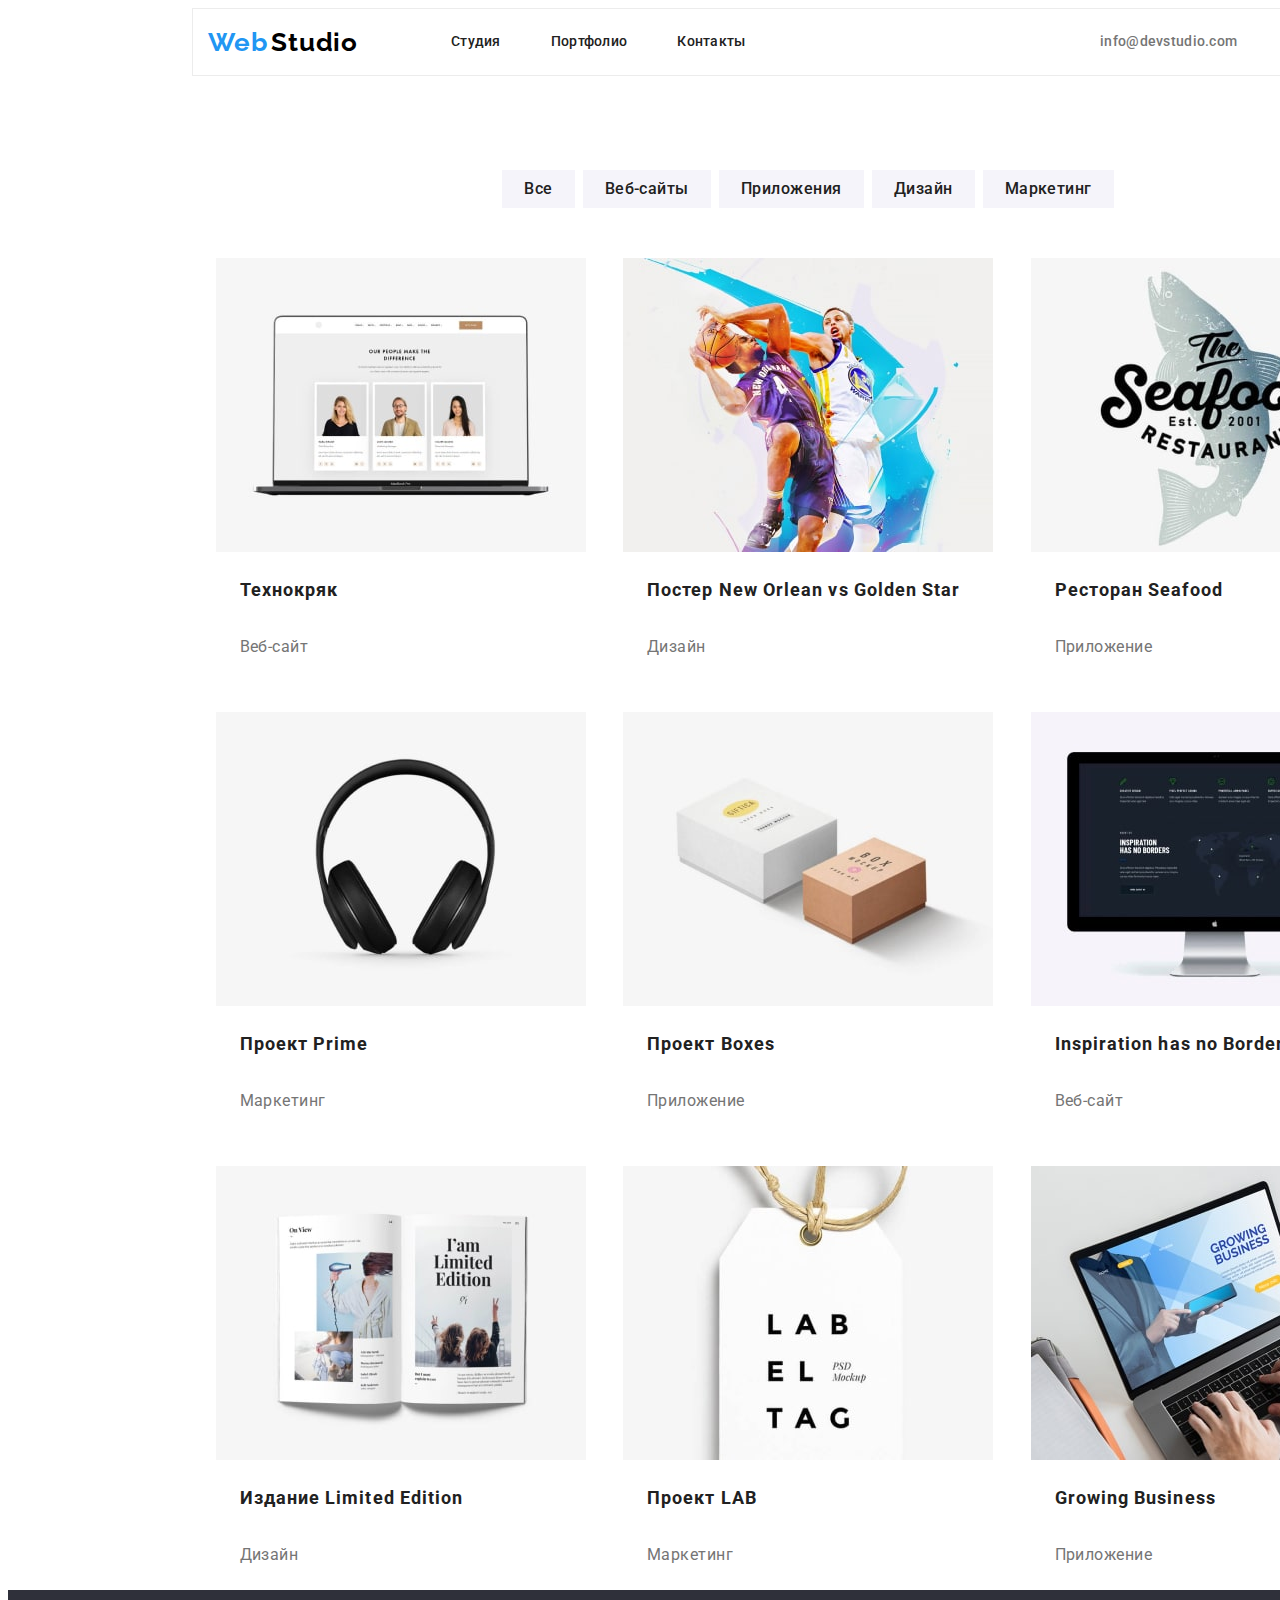
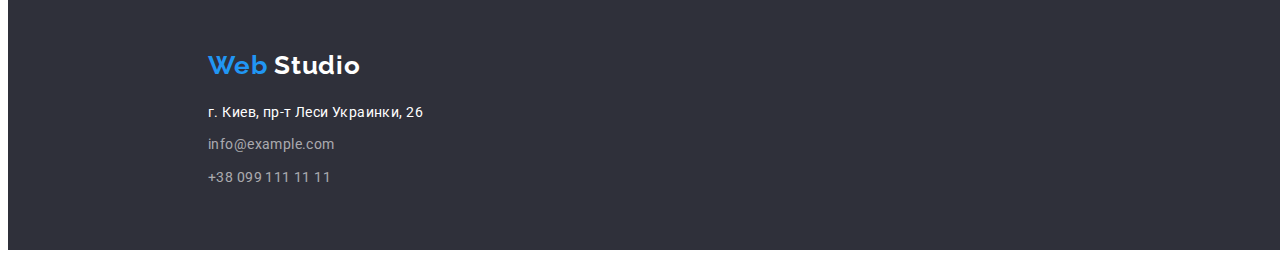
==== commit 946c71cb: "finish hw 3" ====
--- a/portfolio.html
+++ b/portfolio.html
@@ -23,7 +23,7 @@
   <body>
     <!-- Шапка сайта  -->
     <header class="header">
-      <div class="container header-container">
+      <div class="container header-container border-portfolio">
         <nav class="header-navigation">
           <a class="link header-logo" href="#0" lang="en">
             <span class="first-color-logo">Web</span>
@@ -52,88 +52,109 @@
         </ul>
       </div>
     </header>
-    <main>
+    <main class="main-portfolio">
       <section class="portfolio">
-        <h1 class="header-portfolio">Фильтр</h1>
-        <ul class="list list-portfolio">
-          <li>
-            <button class="btn-portfolio" type="button">Все</button>
-          </li>
-          <li>
-            <button class="btn-portfolio" type="button">Веб-сайты</button>
-          </li>
-          <li>
-            <button class="btn-portfolio" type="button">Приложения</button>
-          </li>
-          <li>
-            <button class="btn-portfolio" type="button">Дизайн</button>
-          </li>
-          <li>
-            <button class="btn-portfolio" type="button">Маркетинг</button>
-          </li>
-        </ul>
+        <div class="container">
+          <ul class="list list-portfolio">
+            <li class="button-list">
+              <button class="btn-portfolio" type="button">Все</button>
+            </li>
+            <li class="button-list">
+              <button class="btn-portfolio" type="button">Веб-сайты</button>
+            </li>
+            <li class="button-list">
+              <button class="btn-portfolio" type="button">Приложения</button>
+            </li>
+            <li class="button-list">
+              <button class="btn-portfolio" type="button">Дизайн</button>
+            </li>
+            <li class="button-list">
+              <button class="btn-portfolio" type="button">Маркетинг</button>
+            </li>
+          </ul>
 
-        <ul class="list">
-          <li class="img-list">
-            <img src="./images/portfolio/tehnokryak.jpg" alt="веб-сайт" width="370" height="294" />
-            <h2 class="portfolio-header-pic">Технокряк</h2>
-            <p class="portfolio-text-pic">Веб-сайт</p>
-          </li>
-          <li class="img-list">
-            <img src="./images/portfolio/poster.jpg" alt="постер" width="370" height="294" />
-            <h2 class="portfolio-header-pic">Постер New Orlean vs Golden Star</h2>
-            <p class="portfolio-text-pic">Дизайн</p>
-          </li>
-          <li class="img-list">
-            <img src="./images/portfolio/Seafood.jpg" alt="логотип" width="370" height="294" />
-            <h2 class="portfolio-header-pic">Ресторан Seafood</h2>
-            <p class="portfolio-text-pic">Приложение</p>
-          </li>
-          <li class="img-list">
-            <img src="./images/portfolio/Prime.jpg" alt="наушники" width="370" height="294" />
-            <h2 class="portfolio-header-pic">Проект Prime</h2>
-            <p class="portfolio-text-pic">Маркетинг</p>
-          </li>
-          <li class="img-list">
-            <img src="./images/portfolio/Boxes.jpg" alt="коробки" width="370" height="294" />
-            <h2 class="portfolio-header-pic">Проект Boxes</h2>
-            <p class="portfolio-text-pic">Приложение</p>
-          </li>
-          <li>
-            <img src="./images/portfolio/Inspiration.jpg" alt="монитор" width="370" height="294" />
-            <h2 class="portfolio-header-pic" lang="en">Inspiration has no Borders</h2>
-            <p class="portfolio-text-pic">Веб-сайт</p>
-          </li>
-          <li class="img-list">
-            <img
-              src="./images/portfolio/Limited-Edition.jpg"
-              alt="издание"
-              width="370"
-              height="294"
-            />
-            <h2 class="portfolio-header-pic">Издание Limited Edition</h2>
-            <p>Дизайн</p>
-          </li>
-          <li class="img-list">
-            <img src="./images/portfolio/project-lab.jpg" alt="бирка" width="370" height="294" />
-            <h2 class="portfolio-header-pic">Проект LAB</h2>
-            <p>Маркетинг</p>
-          </li>
-          <li class="img-list">
-            <img
-              src="./images/portfolio/Growing-Business.jpg"
-              alt="ноутбук"
-              width="370"
-              height="294"
-            />
-            <h2 class="portfolio-header-pic" lang="en">Growing Business</h2>
-            <p>Приложение</p>
-          </li>
-        </ul>
+          <ul class="list gallery-list">
+            <li class="img-list">
+              <img
+                src="./images/portfolio/tehnokryak.jpg"
+                alt="веб-сайт"
+                width="370"
+                height="294"
+              />
+              <div class="card-content">
+                <h2 class="portfolio-header-pic">Технокряк</h2>
+                <p class="portfolio-text-pic">Веб-сайт</p>
+              </div>
+            </li>
+            <li class="img-list">
+              <img src="./images/portfolio/poster.jpg" alt="постер" width="370" height="294" />
+
+              <h2 class="portfolio-header-pic">Постер New Orlean vs Golden Star</h2>
+              <p class="portfolio-text-pic">Дизайн</p>
+            </li>
+            <li class="img-list">
+              <img src="./images/portfolio/Seafood.jpg" alt="логотип" width="370" height="294" />
+
+              <h2 class="portfolio-header-pic">Ресторан Seafood</h2>
+              <p class="portfolio-text-pic">Приложение</p>
+            </li>
+            <li class="img-list">
+              <img src="./images/portfolio/Prime.jpg" alt="наушники" width="370" height="294" />
+
+              <h2 class="portfolio-header-pic">Проект Prime</h2>
+              <p class="portfolio-text-pic">Маркетинг</p>
+            </li>
+            <li class="img-list">
+              <img src="./images/portfolio/Boxes.jpg" alt="коробки" width="370" height="294" />
+
+              <h2 class="portfolio-header-pic">Проект Boxes</h2>
+              <p class="portfolio-text-pic">Приложение</p>
+            </li>
+            <li class="img-list">
+              <img
+                src="./images/portfolio/Inspiration.jpg"
+                alt="монитор"
+                width="370"
+                height="294"
+              />
+
+              <h2 class="portfolio-header-pic" lang="en">Inspiration has no Borders</h2>
+              <p class="portfolio-text-pic">Веб-сайт</p>
+            </li>
+            <li class="img-list">
+              <img
+                src="./images/portfolio/Limited-Edition.jpg"
+                alt="издание"
+                width="370"
+                height="294"
+              />
+
+              <h2 class="portfolio-header-pic">Издание Limited Edition</h2>
+              <p class="portfolio-text-pic">Дизайн</p>
+            </li>
+            <li class="img-list">
+              <img src="./images/portfolio/project-lab.jpg" alt="бирка" width="370" height="294" />
+
+              <h2 class="portfolio-header-pic">Проект LAB</h2>
+              <p class="portfolio-text-pic">Маркетинг</p>
+            </li>
+            <li class="img-list">
+              <img
+                src="./images/portfolio/Growing-Business.jpg"
+                alt="ноутбук"
+                width="370"
+                height="294"
+              />
+
+              <h2 class="portfolio-header-pic" lang="en">Growing Business</h2>
+              <p class="portfolio-text-pic">Приложение</p>
+            </li>
+          </ul>
+        </div>
       </section>
     </main>
     <footer class="footer-block">
-      <div class="container">
+      <div class="container footer-container">
         <a class="link" href="#0" lang="en"
           ><span class="first-color-logo">Web</span
           ><span class="second-color-logo futter-logo-color"> Studio</span>
--- a/css/styles.css
+++ b/css/styles.css
@@ -31,6 +31,7 @@
 }
 img {
   display: block;
+  max-width: 100%;
 }
 .container {
   width: 1200px;
@@ -198,6 +199,8 @@
   margin-right: auto;
   width: 1600px;
   background: #ffffff;
+}
+.page-container {
   padding-top: 94px;
   padding-bottom: 94px;
 }
@@ -232,6 +235,8 @@
   margin-right: auto;
   margin-left: auto;
   width: 1600px;
+}
+.container-classes {
   padding-bottom: 94px;
 }
 .title-work {
@@ -255,13 +260,14 @@
 
 .section-team {
   background: #f5f4fa;
+  width: 1600px;
+  margin-left: auto;
+  margin-right: auto;
+}
+.container-team {
   padding-top: 94px;
   padding-bottom: 94px;
-  width: 1600px;
-  margin-left: auto;
-  margin-right: auto;
-}
-
+}
 .title-team {
   margin-bottom: 50px;
   font-weight: 700;
@@ -273,7 +279,10 @@
 }
 .list-team {
   display: flex;
-  justify-content: space-between;
+  justify-content: center;
+}
+.list-team > li:not(:last-child) {
+  margin-right: 30px;
 }
 .name-person {
   font-weight: 500;
@@ -309,6 +318,8 @@
   margin-right: auto;
   background: #2f303a;
   width: 1600px;
+}
+.footer-container {
   padding-top: 60px;
   padding-bottom: 60px;
 }
@@ -352,11 +363,27 @@
 
 /* ----------------ФИЛЬТР------------------ */
 
+.border-portfolio {
+  border: 1px solid #ececec;
+}
 .portfolio {
+  margin-left: auto;
+  margin-right: auto;
   background-color: #ffffff;
-}
-
+  width: 1600px;
+}
+
+.list-portfolio {
+  margin-bottom: 50px;
+  padding-top: 94px;
+  display: flex;
+  justify-content: center;
+}
+.button-list:not(:last-child) {
+  margin-right: 8px;
+}
 .btn-portfolio {
+  padding: 6px 22px;
   font-family: inherit;
   font-weight: 500;
   font-size: 16px;
@@ -365,7 +392,6 @@
   letter-spacing: 0.03em;
   color: var(--header-text-color);
   background: #f5f4fa;
-  cursor: pointer;
   border: none;
 }
 
@@ -374,8 +400,23 @@
   color: #ffff;
   background-color: var(--accent-color);
 }
+/* ----------Галерея------------ */
+
+.gallery-list {
+  display: flex;
+  flex-wrap: wrap;
+  justify-content: space-evenly;
+  margin-left: -30px;
+  margin-top: -30px;
+}
+.img-list {
+  flex-basis: calc(100% / 3 -30px);
+  margin-left: 30px;
+  margin-top: 30px;
+}
 
 .portfolio-header-pic {
+  padding: 20px 24px 0px 24px;
   font-weight: 700;
   font-size: 18px;
   line-height: 2;
@@ -384,6 +425,8 @@
 }
 
 .portfolio-text-pic {
+  padding: 20px 24px 20px 24px;
+  margin-top: 4px;
   font-weight: 400;
   font-size: 16px;
   line-height: 1.87;
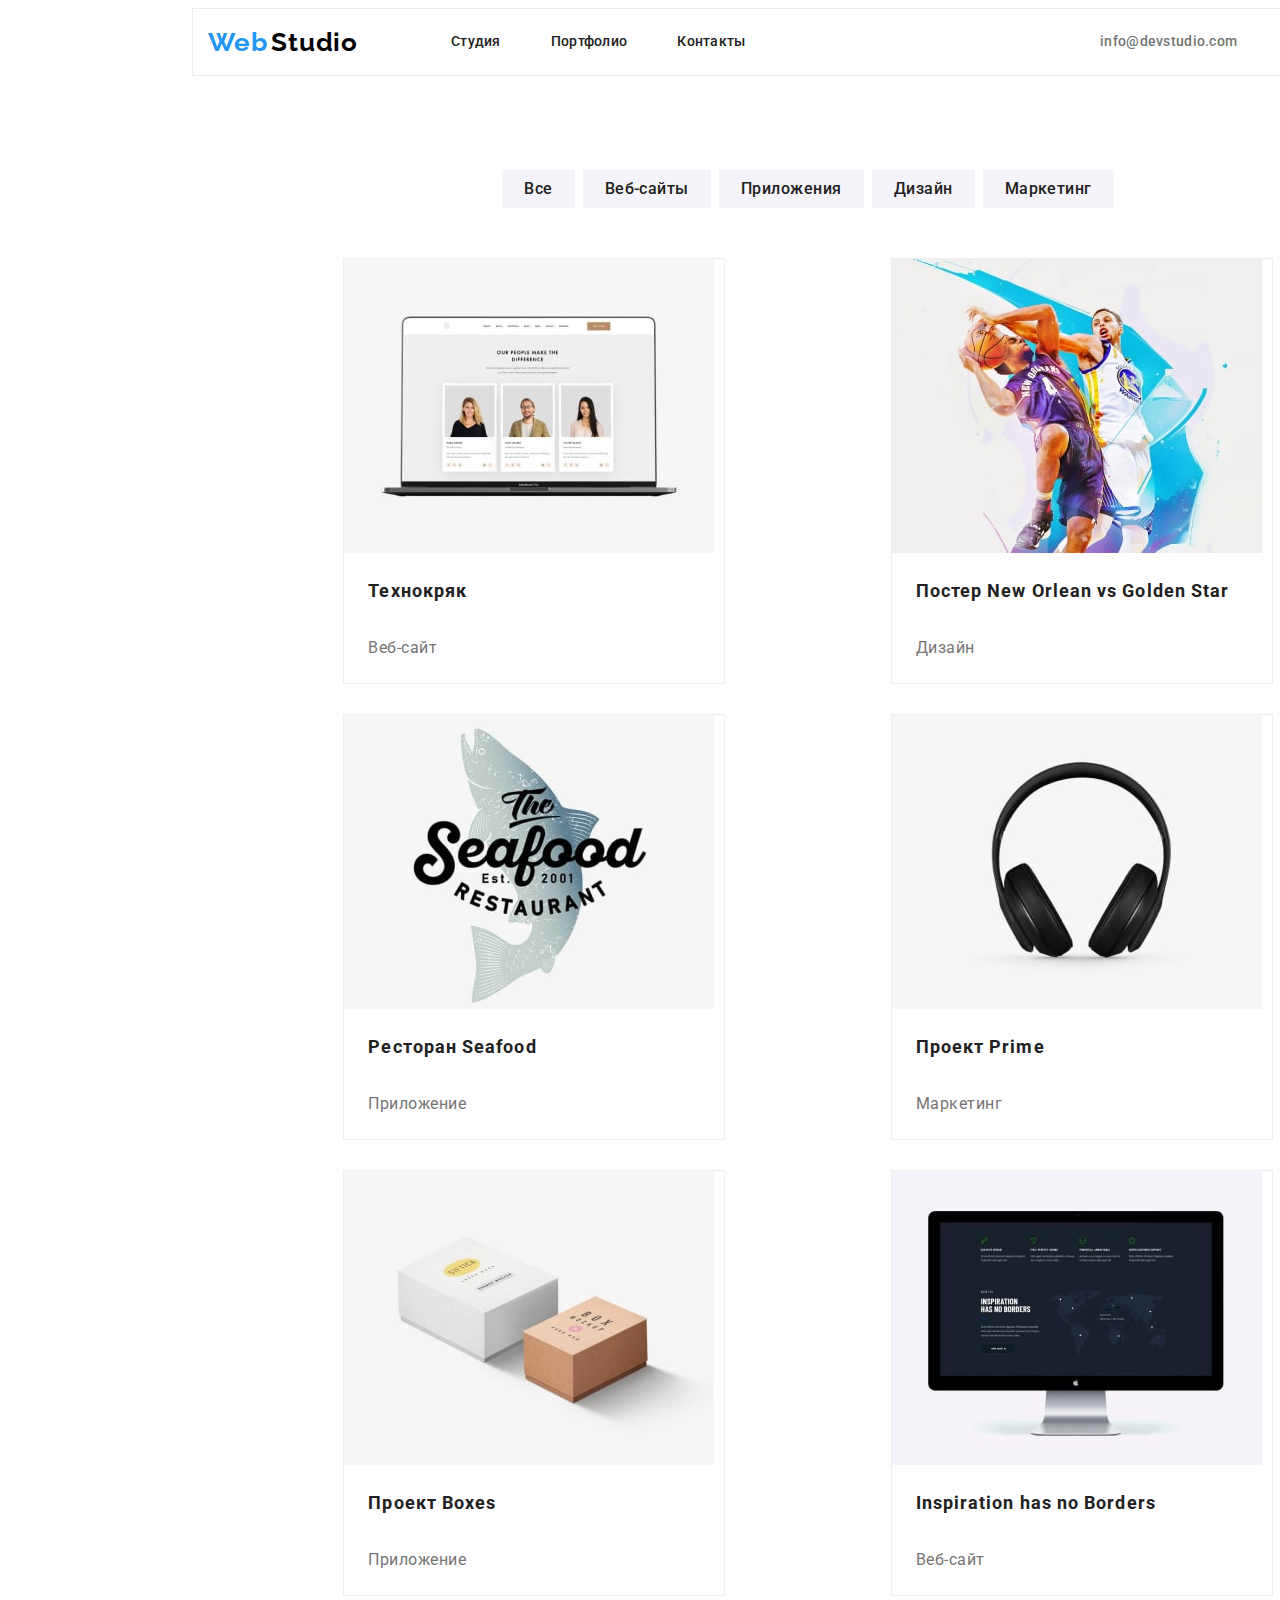
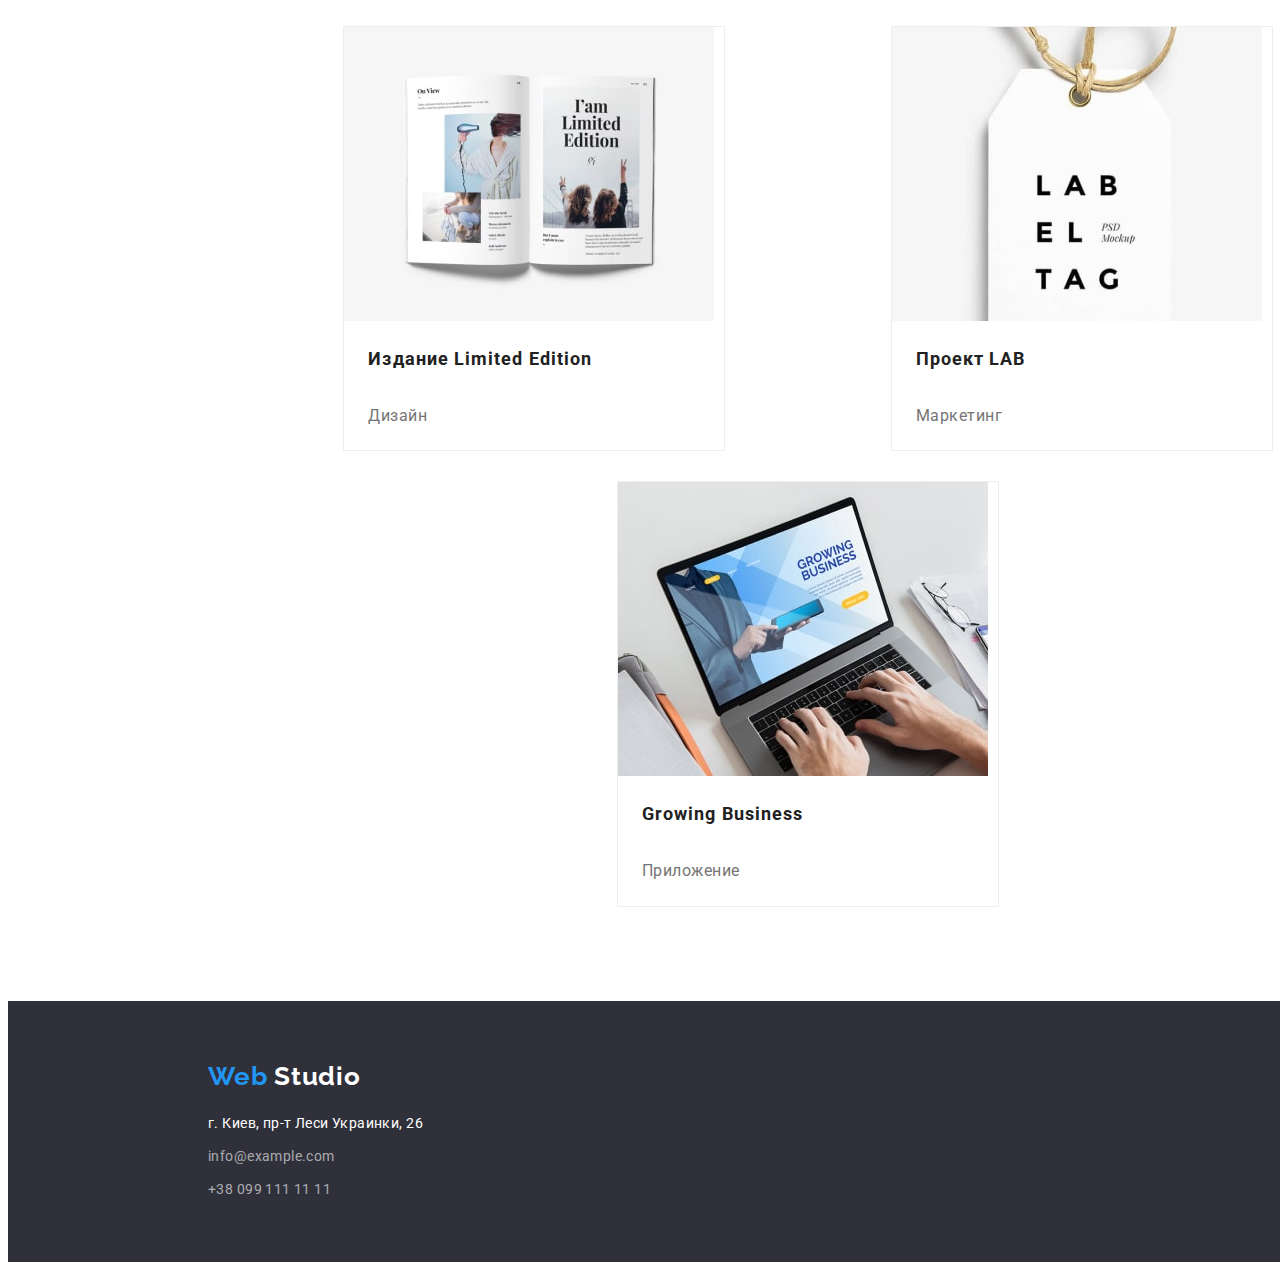
==== commit 890d26d4: "add shadow" ====
--- a/portfolio.html
+++ b/portfolio.html
@@ -20,8 +20,9 @@
     />
     <link rel="stylesheet" href="./css/styles.css" />
   </head>
+  <!-- Шапка сайта  -->
+
   <body>
-    <!-- Шапка сайта  -->
     <header class="header">
       <div class="container header-container border-portfolio">
         <nav class="header-navigation">
--- a/css/styles.css
+++ b/css/styles.css
@@ -366,6 +366,10 @@
 .border-portfolio {
   border: 1px solid #ececec;
 }
+.main-portfolio {
+  padding-top: 94px;
+  padding-bottom: 94px;
+}
 .portfolio {
   margin-left: auto;
   margin-right: auto;
@@ -375,7 +379,6 @@
 
 .list-portfolio {
   margin-bottom: 50px;
-  padding-top: 94px;
   display: flex;
   justify-content: center;
 }
@@ -410,9 +413,10 @@
   margin-top: -30px;
 }
 .img-list {
-  flex-basis: calc(100% / 3 -30px);
+  flex-basis: calc(100% / 3 - 30px);
   margin-left: 30px;
   margin-top: 30px;
+  border: 1px solid #eeeeee;
 }
 
 .portfolio-header-pic {
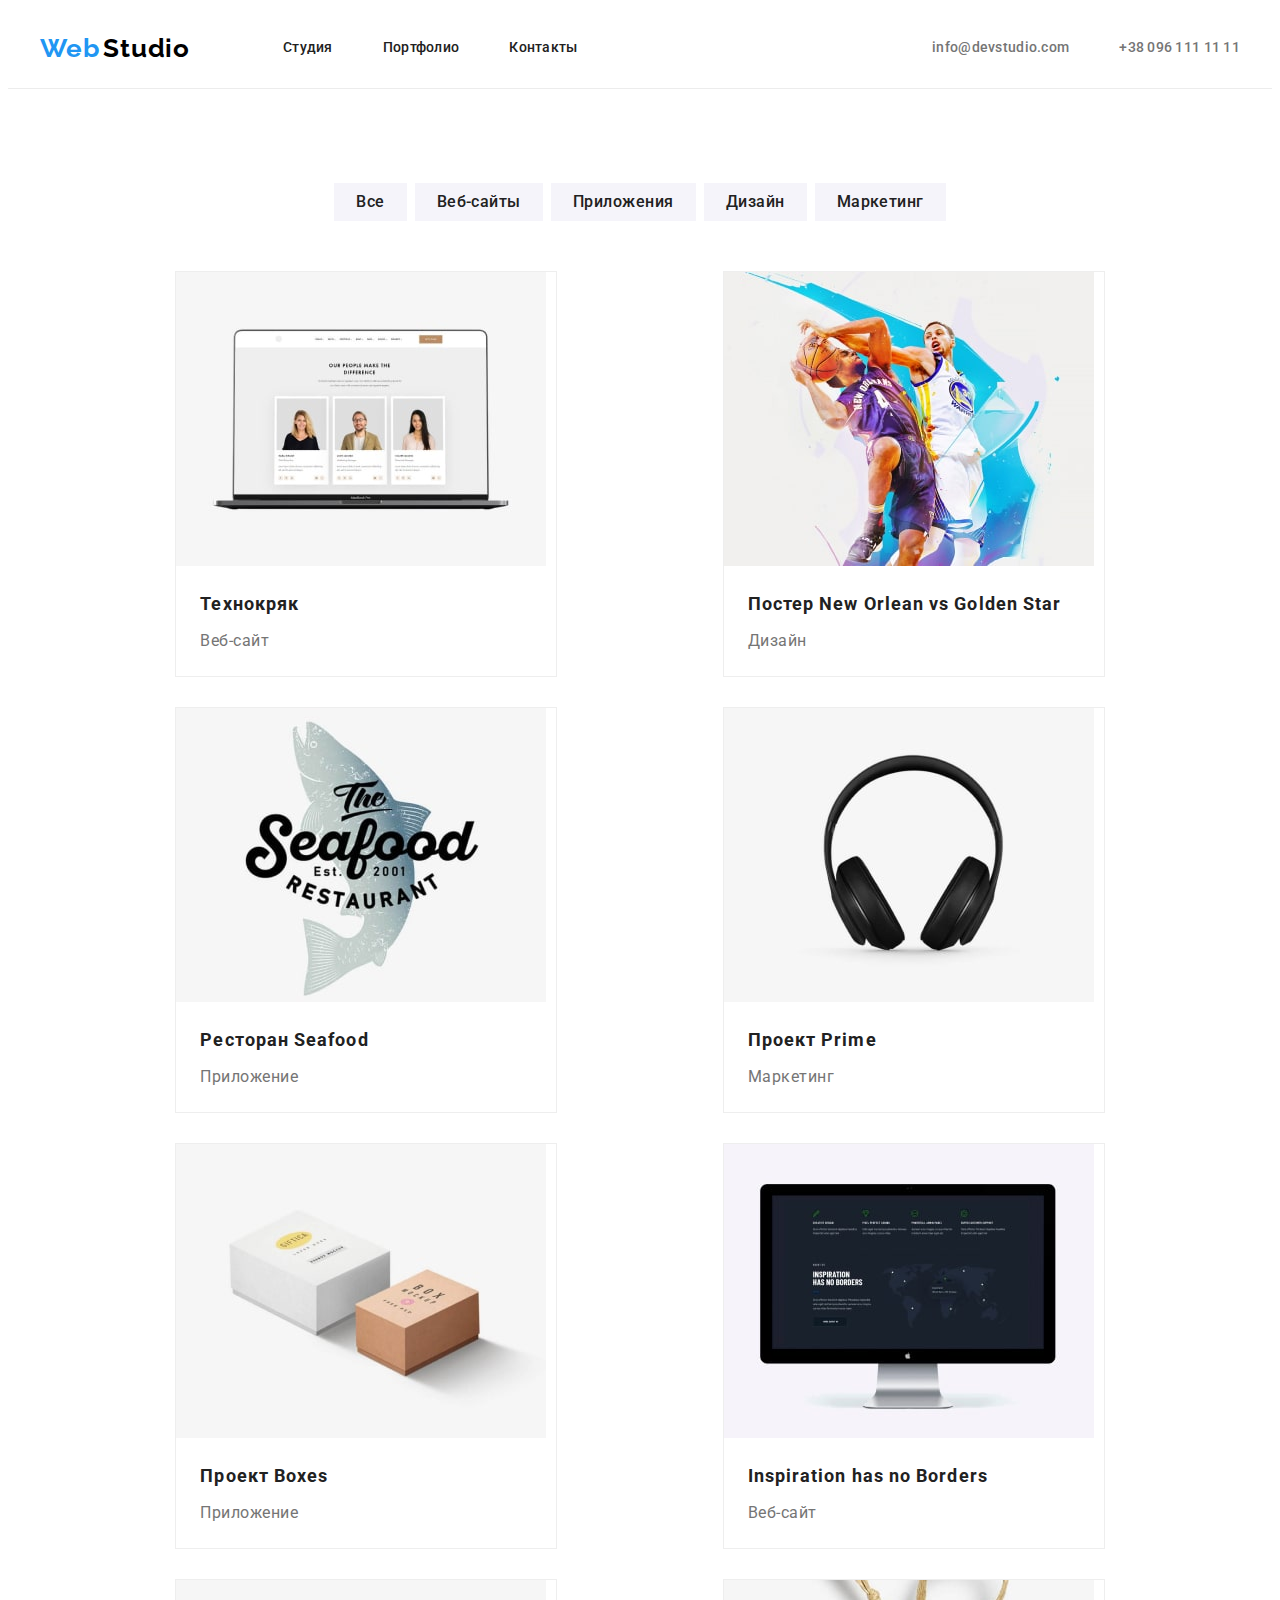
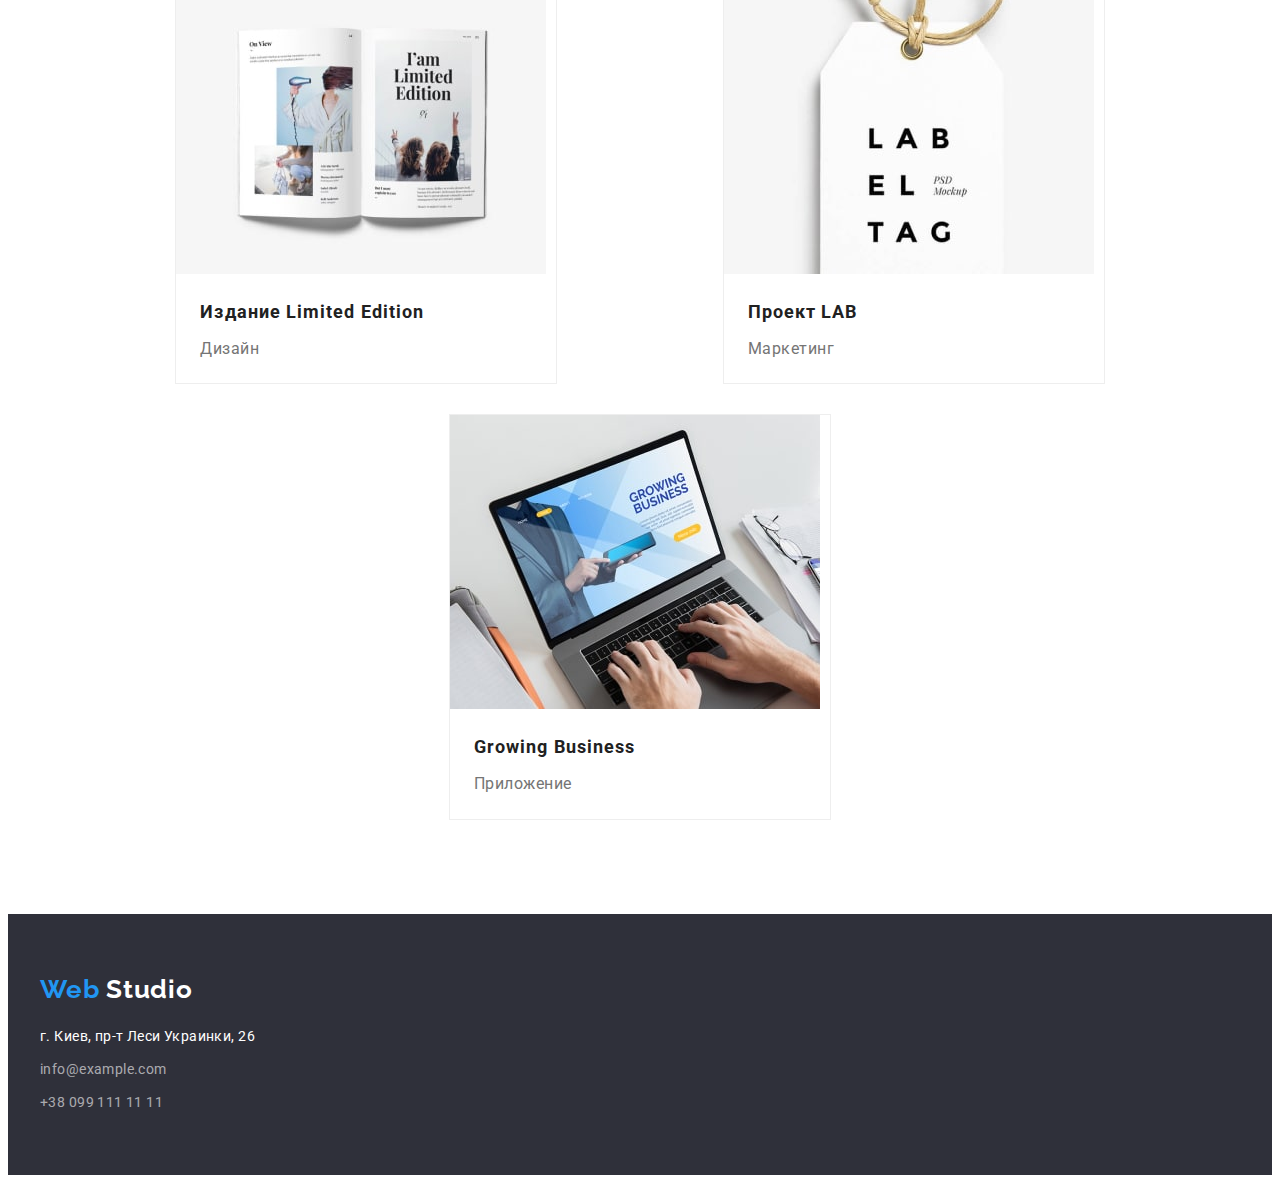
==== commit a17cd019: "correct mistakes" ====
--- a/portfolio.html
+++ b/portfolio.html
@@ -23,8 +23,8 @@
   <!-- Шапка сайта  -->
 
   <body>
-    <header class="header">
-      <div class="container header-container border-portfolio">
+    <header class="header-border">
+      <div class="container header-container">
         <nav class="header-navigation">
           <a class="link header-logo" href="#0" lang="en">
             <span class="first-color-logo">Web</span>
@@ -89,27 +89,31 @@
             </li>
             <li class="img-list">
               <img src="./images/portfolio/poster.jpg" alt="постер" width="370" height="294" />
-
-              <h2 class="portfolio-header-pic">Постер New Orlean vs Golden Star</h2>
-              <p class="portfolio-text-pic">Дизайн</p>
+              <div class="card-content">
+                <h2 class="portfolio-header-pic">Постер New Orlean vs Golden Star</h2>
+                <p class="portfolio-text-pic">Дизайн</p>
+              </div>
             </li>
             <li class="img-list">
               <img src="./images/portfolio/Seafood.jpg" alt="логотип" width="370" height="294" />
-
-              <h2 class="portfolio-header-pic">Ресторан Seafood</h2>
-              <p class="portfolio-text-pic">Приложение</p>
+              <div class="card-content">
+                <h2 class="portfolio-header-pic">Ресторан Seafood</h2>
+                <p class="portfolio-text-pic">Приложение</p>
+              </div>
             </li>
             <li class="img-list">
               <img src="./images/portfolio/Prime.jpg" alt="наушники" width="370" height="294" />
-
-              <h2 class="portfolio-header-pic">Проект Prime</h2>
-              <p class="portfolio-text-pic">Маркетинг</p>
+              <div class="card-content">
+                <h2 class="portfolio-header-pic">Проект Prime</h2>
+                <p class="portfolio-text-pic">Маркетинг</p>
+              </div>
             </li>
             <li class="img-list">
               <img src="./images/portfolio/Boxes.jpg" alt="коробки" width="370" height="294" />
-
-              <h2 class="portfolio-header-pic">Проект Boxes</h2>
-              <p class="portfolio-text-pic">Приложение</p>
+              <div class="card-content">
+                <h2 class="portfolio-header-pic">Проект Boxes</h2>
+                <p class="portfolio-text-pic">Приложение</p>
+              </div>
             </li>
             <li class="img-list">
               <img
@@ -118,9 +122,10 @@
                 width="370"
                 height="294"
               />
-
-              <h2 class="portfolio-header-pic" lang="en">Inspiration has no Borders</h2>
-              <p class="portfolio-text-pic">Веб-сайт</p>
+              <div class="card-content">
+                <h2 class="portfolio-header-pic" lang="en">Inspiration has no Borders</h2>
+                <p class="portfolio-text-pic">Веб-сайт</p>
+              </div>
             </li>
             <li class="img-list">
               <img
@@ -129,15 +134,17 @@
                 width="370"
                 height="294"
               />
-
-              <h2 class="portfolio-header-pic">Издание Limited Edition</h2>
-              <p class="portfolio-text-pic">Дизайн</p>
+              <div class="card-content">
+                <h2 class="portfolio-header-pic">Издание Limited Edition</h2>
+                <p class="portfolio-text-pic">Дизайн</p>
+              </div>
             </li>
             <li class="img-list">
               <img src="./images/portfolio/project-lab.jpg" alt="бирка" width="370" height="294" />
-
-              <h2 class="portfolio-header-pic">Проект LAB</h2>
-              <p class="portfolio-text-pic">Маркетинг</p>
+              <div class="card-content">
+                <h2 class="portfolio-header-pic">Проект LAB</h2>
+                <p class="portfolio-text-pic">Маркетинг</p>
+              </div>
             </li>
             <li class="img-list">
               <img
@@ -146,9 +153,10 @@
                 width="370"
                 height="294"
               />
-
-              <h2 class="portfolio-header-pic" lang="en">Growing Business</h2>
-              <p class="portfolio-text-pic">Приложение</p>
+              <div class="card-content">
+                <h2 class="portfolio-header-pic" lang="en">Growing Business</h2>
+                <p class="portfolio-text-pic">Приложение</p>
+              </div>
             </li>
           </ul>
         </div>
--- a/css/styles.css
+++ b/css/styles.css
@@ -75,11 +75,11 @@
 
 /* ------------------------------ШАПКА-------------------------- */
 
-.header {
+.header-border {
   background-color: #ffffff;
-  width: 1600px;
-  margin-left: auto;
-  margin-right: auto;
+  margin-left: auto;
+  margin-right: auto;
+  border-bottom: 1px solid #ececec;
 }
 .header-container {
   display: flex;
@@ -100,8 +100,8 @@
 
 .header-link {
   display: block;
-  padding-bottom: 25px;
-  padding-top: 25px;
+  padding-bottom: 32px;
+  padding-top: 32px;
   font-weight: 500;
   font-size: 14px;
   line-height: 1.14;
@@ -111,8 +111,8 @@
 
 .header-mail {
   display: block;
-  padding-bottom: 25px;
-  padding-top: 25px;
+  padding-bottom: 32px;
+  padding-top: 32px;
   font-weight: 500;
   font-size: 14px;
   line-height: 1.14;
@@ -123,8 +123,8 @@
 
 .header-tel {
   display: block;
-  padding-bottom: 25px;
-  padding-top: 25px;
+  padding-bottom: 32px;
+  padding-top: 32px;
   font-weight: 500;
   font-size: 14px;
   line-height: 1.14;
@@ -147,16 +147,12 @@
 /* ---------------------ГЛАВНЫЙ ЗАГОЛОВОК------------------- */
 .main-section {
   background: #2f303a;
-  width: 1600px;
-  margin-left: auto;
-  margin-right: auto;
-}
-.title-container {
-  padding-left: auto;
-  padding-right: auto;
-  padding-top: 223px;
-  padding-bottom: 257px;
-}
+  margin-left: auto;
+  margin-right: auto;
+  padding-top: 200px;
+  padding-bottom: 200px;
+}
+
 .mein-heading {
   display: block;
   margin: 0 auto;
@@ -197,19 +193,19 @@
 .page-section {
   margin-left: auto;
   margin-right: auto;
-  width: 1600px;
   background: #ffffff;
-}
-.page-container {
   padding-top: 94px;
   padding-bottom: 94px;
 }
+
 .list-section {
   margin-right: auto;
   margin-left: auto;
   display: flex;
 }
-
+.list-text {
+  width: 270px;
+}
 .list-text:not(:last-child) {
   margin-right: 30px;
 }
@@ -234,11 +230,9 @@
 .classes {
   margin-right: auto;
   margin-left: auto;
-  width: 1600px;
-}
-.container-classes {
   padding-bottom: 94px;
 }
+
 .title-work {
   margin-bottom: 50px;
   background: #ffffff;
@@ -260,14 +254,12 @@
 
 .section-team {
   background: #f5f4fa;
-  width: 1600px;
-  margin-left: auto;
-  margin-right: auto;
-}
-.container-team {
+  margin-left: auto;
+  margin-right: auto;
   padding-top: 94px;
   padding-bottom: 94px;
 }
+
 .title-team {
   margin-bottom: 50px;
   font-weight: 700;
@@ -283,6 +275,16 @@
 }
 .list-team > li:not(:last-child) {
   margin-right: 30px;
+}
+.list-team > li {
+  box-shadow: 0px 1px 3px rgba(0, 0, 0, 0.12), 0px 1px 1px rgba(0, 0, 0, 0.14),
+    0px 2px 1px rgba(0, 0, 0, 0.2);
+  border-radius: 0px 0px 4px 4px;
+  width: 270px;
+}
+.indentation-text {
+  padding-top: 30px;
+  padding-bottom: 30px;
 }
 .name-person {
   font-weight: 500;
@@ -294,6 +296,7 @@
 }
 
 .work-person {
+  margin-top: 10px;
   font-weight: 400;
   font-size: 16px;
   line-height: 1.19;
@@ -317,12 +320,10 @@
   margin-left: auto;
   margin-right: auto;
   background: #2f303a;
-  width: 1600px;
-}
-.footer-container {
   padding-top: 60px;
   padding-bottom: 60px;
 }
+
 .futter-logo-color {
   color: #ffffff;
 }
@@ -363,18 +364,16 @@
 
 /* ----------------ФИЛЬТР------------------ */
 
-.border-portfolio {
+.header {
   border: 1px solid #ececec;
 }
-.main-portfolio {
+.portfolio {
   padding-top: 94px;
   padding-bottom: 94px;
-}
-.portfolio {
+
   margin-left: auto;
   margin-right: auto;
   background-color: #ffffff;
-  width: 1600px;
 }
 
 .list-portfolio {
@@ -418,9 +417,11 @@
   margin-top: 30px;
   border: 1px solid #eeeeee;
 }
+.card-content {
+  padding: 20px 24px;
+}
 
 .portfolio-header-pic {
-  padding: 20px 24px 0px 24px;
   font-weight: 700;
   font-size: 18px;
   line-height: 2;
@@ -429,7 +430,6 @@
 }
 
 .portfolio-text-pic {
-  padding: 20px 24px 20px 24px;
   margin-top: 4px;
   font-weight: 400;
   font-size: 16px;
